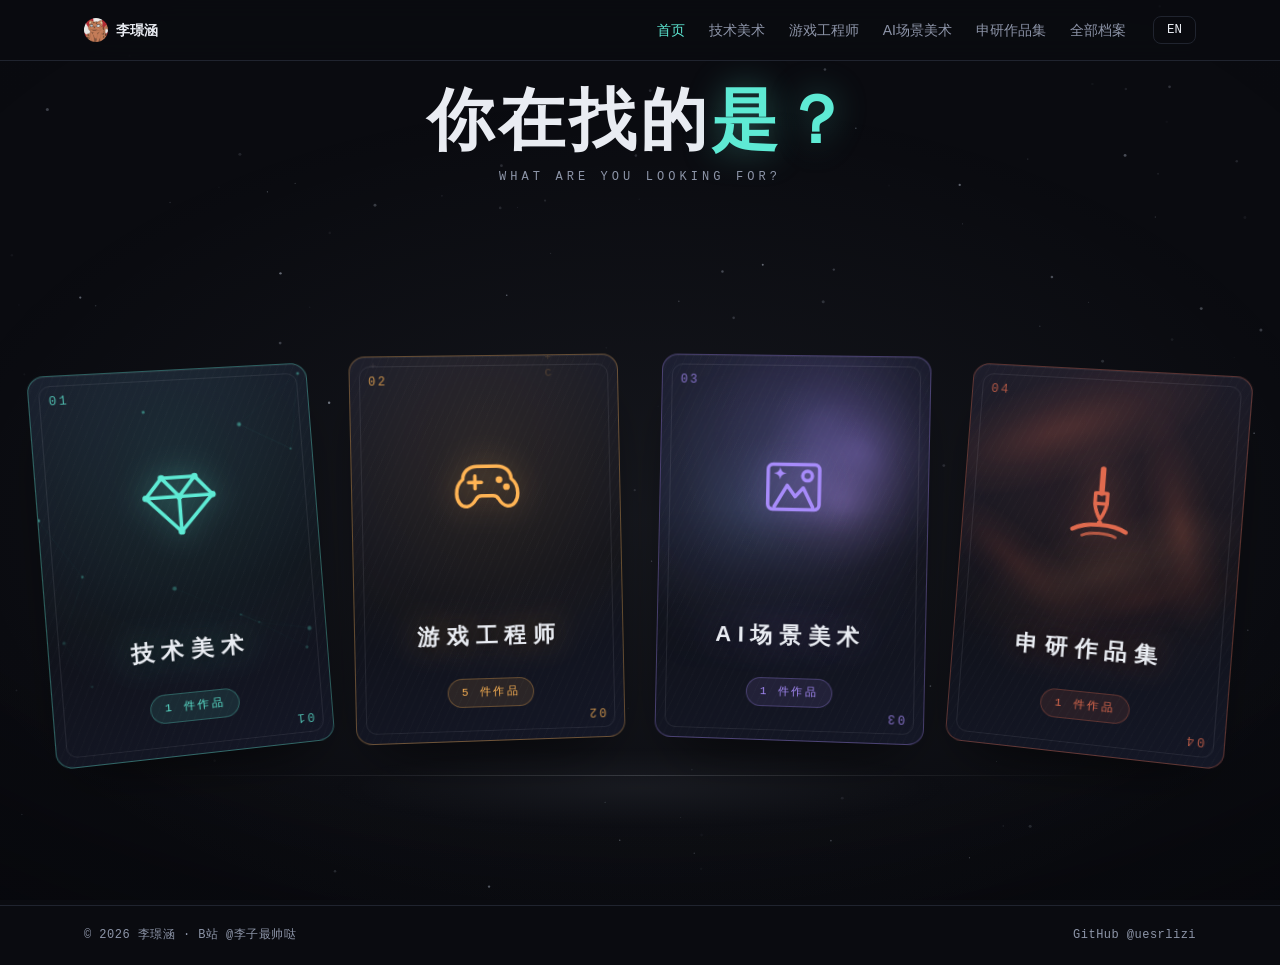
==== index.html @ 105dbe29 "fix: homepage zh card shrink (auto-margin vs stretch) + en name wrap on mobile" ====
<!DOCTYPE html>
<html lang="zh-CN" data-lang="zh">
<head>
  <meta charset="UTF-8">
  <meta name="viewport" content="width=device-width, initial-scale=1.0">
  <title>李璟涵 · 作品集</title>
  <meta name="description" content="李璟涵的游戏作品集——技术美术 / 游戏工程师 / AI场景美术 / 申研作品集。你在找的是？">
  <link rel="icon" href="data:image/svg+xml,%3Csvg xmlns='http://www.w3.org/2000/svg' viewBox='0 0 32 32'%3E%3Crect width='32' height='32' rx='7' fill='%230e0f13'/%3E%3Cpath d='M8 22V10l8 8 8-8v12' stroke='%235eead4' stroke-width='2.6' fill='none' stroke-linecap='round' stroke-linejoin='round'/%3E%3C/svg%3E">
  <link rel="stylesheet" href="css/style.css?v=7">
  <style>
    /* ===== 首页：方案G 抉择卡牌（海报占满首屏；页脚在文档流末尾，滚动才见） ===== */
    body.home-page{min-height:100dvh;display:flex;flex-direction:column}
    body.home-page::before{
      background:
        radial-gradient(1050px 620px at 50% 58%, rgba(214,226,244,.055), transparent 70%),
        radial-gradient(115% 95% at 50% 40%, transparent 52%, rgba(2,3,6,.62) 100%);
    }
    /* width:100% 必须显式：flex 交叉轴上 margin:0 auto 会压制 stretch，
       导致 main 按内容收缩（zh 卡名窄 → 整页变窄 → 卡牌变小） */
    body.home-page main{max-width:none;width:100%;padding:0;flex:1 0 auto;display:flex;flex-direction:column;
      min-height:calc(100dvh - 56px)}
    body.home-page .site-header{flex:none}
    body.home-page .site-footer{flex:none;border-top:1px solid var(--border)}

    .stage{position:relative;z-index:3;flex:1 0 auto;display:flex;flex-direction:column;padding:0 30px}
    .question{position:relative;z-index:2;text-align:center;margin:22px 0 0;font-weight:900;
      font-size:clamp(44px,5.2vw,74px);line-height:1.12;letter-spacing:.06em;user-select:none}
    .question em{font-style:normal;color:var(--accent);transition:color .5s, text-shadow .5s;
      text-shadow:0 0 34px color-mix(in srgb,var(--accent) 35%,transparent)}
    body.playing .question em{color:var(--live);
      text-shadow:0 0 34px color-mix(in srgb,var(--live) 35%,transparent)}
    .q-shadow{position:relative;z-index:2;margin:10px 0 0;text-align:center;
      font-family:var(--font-mono);font-size:12px;letter-spacing:.34em;color:var(--muted);user-select:none}
    body.en-mode .q-shadow{display:none}
    /* 英文名更长：缩字号收间距防溢出 */
    body.en-mode .name{font-size:clamp(13px,1.25vw,18px);letter-spacing:.1em}

    #dust{position:fixed;inset:0;z-index:0;pointer-events:none}
    #glow{position:fixed;inset:0;z-index:1;pointer-events:none;opacity:0;transition:opacity .5s ease;
      background:radial-gradient(1000px 660px at 50% 62%, color-mix(in srgb,var(--live) 14%,transparent), transparent 72%)}
    body.playing #glow{opacity:1;animation:flick .6s ease-out backwards}
    @keyframes flick{0%{opacity:0}30%{opacity:.9}45%{opacity:.35}65%{opacity:1}100%{opacity:1}}

    /* --- 四卡牌（3D 扇面；窄窗先缩间距再缩卡） --- */
    .stage3d{--fanGap:clamp(14px,2.8vw,40px);
      flex:1 0 auto;min-height:380px;position:relative;display:flex;align-items:center;justify-content:center;
      gap:var(--fanGap);perspective:1500px;perspective-origin:50% 44%}
    .stage3d::before{content:"";position:absolute;left:50%;bottom:8%;width:900px;height:120px;
      transform:translateX(-50%);z-index:0;
      background:radial-gradient(50% 50% at 50% 50%, rgba(220,232,248,.05), transparent 70%)}
    .stage3d::after{content:"";position:absolute;left:50%;bottom:18%;width:min(980px,84%);height:1px;
      transform:translateX(-50%);z-index:0;
      background:linear-gradient(90deg,transparent,rgba(233,240,250,.16),transparent)}
    .gcard{position:relative;z-index:1;display:block;
      width:min(268px,calc((100vw - 60px - 3*var(--fanGap))/4));
      aspect-ratio:268/386;height:auto;flex:none;
      transform-style:preserve-3d;cursor:pointer;user-select:none;-webkit-user-select:none;
      transition:opacity .5s ease}
    .gcard:focus{outline:none}
    .gcard:nth-of-type(1){transform:translateY(16px) rotateZ(-4.5deg) rotateY(14deg)}
    .gcard:nth-of-type(2){transform:translateY(2px) rotateZ(-1.2deg) rotateY(5deg)}
    .gcard:nth-of-type(3){transform:translateY(2px) rotateZ(1.2deg) rotateY(-5deg)}
    .gcard:nth-of-type(4){transform:translateY(16px) rotateZ(4.5deg) rotateY(-14deg)}

    .lift{display:block;height:100%;transform-style:preserve-3d;
      transform:translateY(0) translateZ(0);
      transition:transform .4s cubic-bezier(.2,.75,.25,1)}
    .gcard:hover .lift,.gcard:focus-visible .lift{transform:translateY(-16px) translateZ(64px)}
    .float{display:block;height:100%;transform-style:preserve-3d}
    .gcard:nth-of-type(1) .float{animation:floaty 5.6s ease-in-out -1.2s infinite}
    .gcard:nth-of-type(2) .float{animation:floaty 6.8s ease-in-out -3.1s infinite}
    .gcard:nth-of-type(3) .float{animation:floaty 6.2s ease-in-out -2.2s infinite}
    .gcard:nth-of-type(4) .float{animation:floaty 7.1s ease-in-out -4.3s infinite}
    @keyframes floaty{0%,100%{transform:translateY(0)}50%{transform:translateY(-9px)}}
    .flip3d{position:relative;display:block;height:100%;transform-style:preserve-3d;
      transition:transform .58s cubic-bezier(.4,.5,.2,1)}

    /* --- 出牌：选中的牌抬升翻面，其余收牌离场 --- */
    .gcard.play{z-index:6}
    .gcard.play .lift{transform:translateY(-30px) translateZ(190px);
      transition:transform .6s cubic-bezier(.32,.66,.22,1)}
    .gcard.play .flip3d{transform:rotateY(180deg)}
    .gcard.fold{opacity:.16;pointer-events:none}
    .gcard.fold .lift{transform:translateY(48px) translateZ(-70px)}
    @media (prefers-reduced-motion: reduce){
      .lift,.flip3d,.float,.gcard{transition:none!important;animation:none!important}
    }

    /* --- 卡面（默认信息面：图标 + 全名 + 计数） --- */
    .face{position:absolute;inset:0;border-radius:16px;overflow:hidden;
      backface-visibility:hidden;-webkit-backface-visibility:hidden;
      border:1px solid color-mix(in srgb,var(--rc) 34%,transparent);
      box-shadow:0 26px 55px -26px rgba(0,0,0,.75), inset 0 1px 0 rgba(255,255,255,.05);
      transition:border-color .35s, box-shadow .35s}
    .gcard:hover .face,.gcard:focus-visible .face{
      border-color:color-mix(in srgb,var(--rc) 68%,transparent);
      box-shadow:0 0 0 1px color-mix(in srgb,var(--rc) 28%,transparent),
        0 20px 70px -20px color-mix(in srgb,var(--rc) 38%,transparent),
        0 34px 70px -30px rgba(0,0,0,.8)}
    .gcard.play .face{
      border-color:color-mix(in srgb,var(--rc) 75%,transparent);
      box-shadow:0 0 0 1px color-mix(in srgb,var(--rc) 26%,transparent),
        0 24px 80px -24px color-mix(in srgb,var(--rc) 42%,transparent),
        0 30px 70px -30px rgba(0,0,0,.85)}
    .face::before{content:"";position:absolute;inset:9px;border:1px solid rgba(233,240,250,.08);
      border-radius:11px;pointer-events:none;z-index:3}
    .face canvas{position:absolute;inset:0;width:100%;height:100%;display:block;z-index:0;
      -webkit-mask-image:linear-gradient(180deg,#000 40%,transparent 90%);
      mask-image:linear-gradient(180deg,#000 40%,transparent 90%)}
    .face.info{
      background:
        radial-gradient(130% 95% at 50% 26%, color-mix(in srgb,var(--rc) 10%,transparent), transparent 62%),
        repeating-linear-gradient(115deg, rgba(233,240,250,.014) 0 1px, transparent 1px 7px),
        linear-gradient(168deg,#181b2a,#10121a 58%,#141726)}
    .face.back{
      transform:rotateY(180deg);
      background:
        radial-gradient(130% 95% at 50% 40%, color-mix(in srgb,var(--rc) 9%,transparent), transparent 62%),
        repeating-linear-gradient(115deg, rgba(233,240,250,.016) 0 1px, transparent 1px 7px),
        linear-gradient(168deg,#161826,#0e1017 55%,#12141f)}
    .face.back::after{content:"";position:absolute;inset:-40%;pointer-events:none;z-index:1;
      background:linear-gradient(100deg, transparent 42%, rgba(233,240,250,.08) 50%, transparent 58%);
      transform:translateX(-72%);animation:sheen 5.4s ease-in-out infinite}
    .gcard:nth-of-type(2) .face.back::after{animation-delay:1.3s}
    .gcard:nth-of-type(3) .face.back::after{animation-delay:2.6s}
    .gcard:nth-of-type(4) .face.back::after{animation-delay:3.9s}
    @keyframes sheen{0%,58%{transform:translateX(-72%)}82%,100%{transform:translateX(72%)}}

    .idx{position:absolute;font-family:var(--font-mono);font-size:12px;letter-spacing:.2em;
      color:var(--rc);opacity:.75;z-index:2}
    .idx.tl{top:16px;left:18px}
    .idx.br{bottom:16px;right:18px;transform:rotate(180deg)}
    .icon{position:absolute;left:0;right:0;top:34%;transform:translateY(-50%);z-index:1;
      display:flex;align-items:center;justify-content:center;
      color:var(--rc);filter:drop-shadow(0 0 14px color-mix(in srgb,var(--rc) 45%,transparent));
      transition:filter .35s}
    .gcard:hover .icon,.gcard:focus-visible .icon{
      filter:drop-shadow(0 0 22px color-mix(in srgb,var(--rc) 70%,transparent))}
    .icon svg{width:clamp(60px,6vw,86px);height:clamp(60px,6vw,86px);display:block}
    .gicon{position:absolute;inset:0;display:flex;align-items:center;justify-content:center;
      z-index:1;color:var(--rc);opacity:.16;filter:drop-shadow(0 0 18px color-mix(in srgb,var(--rc) 40%,transparent))}
    .gicon svg{width:clamp(96px,9.6vw,138px);height:clamp(96px,9.6vw,138px)}
    .pip{position:absolute;left:50%;width:7px;height:7px;background:var(--rc);opacity:.55;z-index:2;
      transform:translateX(-50%) rotate(45deg)}
    .pip.top{top:21%}
    .pip.bot{bottom:21%}
    .name{position:absolute;left:0;right:0;bottom:22.5%;z-index:2;text-align:center;
      font-size:clamp(18px,1.72vw,24px);font-weight:800;letter-spacing:.3em;color:var(--text);white-space:nowrap;
      text-shadow:0 0 30px color-mix(in srgb,var(--rc) 30%,transparent), 0 2px 14px rgba(0,0,0,.6)}
    .count{position:absolute;left:50%;bottom:8.5%;transform:translateX(-50%);z-index:2;
      font-family:var(--font-mono);font-size:clamp(10px,.85vw,11.5px);letter-spacing:.22em;color:var(--rc);
      padding:5px 13px;border-radius:999px;white-space:nowrap;
      background:color-mix(in srgb,var(--rc) 10%,transparent);
      border:1px solid color-mix(in srgb,var(--rc) 28%,transparent);transition:background .3s}
    .gcard:hover .count{background:color-mix(in srgb,var(--rc) 22%,transparent)}

    /* ===== 入场（截图模式不启用，默认即终态） ===== */
    body:not(.on) .reveal{opacity:0}
    html:not(.shot) body.on .reveal{animation:rise .75s cubic-bezier(.2,.8,.2,1) backwards}
    html:not(.shot) body.on .question.reveal{animation:qin .85s cubic-bezier(.2,.8,.2,1) backwards,
      breathe 6.5s ease-in-out 1.4s infinite}
    html:not(.shot) body.on .gcard.reveal{animation:deal .8s cubic-bezier(.22,.75,.25,1) backwards}
    html:not(.shot) body.on .gcard:nth-of-type(1).reveal{animation-delay:.18s}
    html:not(.shot) body.on .gcard:nth-of-type(2).reveal{animation-delay:.3s}
    html:not(.shot) body.on .gcard:nth-of-type(3).reveal{animation-delay:.42s}
    html:not(.shot) body.on .gcard:nth-of-type(4).reveal{animation-delay:.54s}
    @keyframes rise{from{opacity:0;transform:translateY(16px)}}
    @keyframes qin{from{opacity:0;letter-spacing:.3em;transform:translateY(18px)}}
    @keyframes deal{from{opacity:0;transform:translateY(120px)}}
    @keyframes breathe{0%,100%{opacity:1}50%{opacity:.85}}

    /* ===== 截图模式 ?shot=WxH ===== */
    html.shot,html.shot body{width:var(--sw);height:var(--sh);overflow:hidden}
    html.shot body{position:relative}
    html.shot #dust,html.shot #glow{position:absolute}
    html.shot *,html.shot *::before,html.shot *::after{animation:none!important;transition:none!important}
    html.shot .reveal{opacity:1!important}
    html.shot .question{opacity:1!important;letter-spacing:.06em}
    html.shot #glow{opacity:0!important}
    html.shot .face.back::after{transform:translateX(-72%)}

    /* ===== 竖屏（≤720px，独立构图：2×2 一手牌） ===== */
    html.p body.home-page main{padding:0 18px}
    html.p .stage{padding:0}
    html.p .question{font-size:clamp(34px,9vw,42px);letter-spacing:.08em;margin:12px 0 0}
    html.p .q-shadow{margin:6px 0 0;font-size:10px;letter-spacing:.24em}
    html.p .stage3d{display:grid;grid-template-columns:repeat(2,minmax(0,1fr));grid-auto-rows:auto;align-content:center;
      gap:13px;margin:14px 2px 16px;perspective:900px;perspective-origin:50% 50%}
    html.p .stage3d::before{bottom:0;width:300px;height:70px}
    html.p .stage3d::after{display:none}
    html.p .gcard{width:100%;min-width:0}
    html.p .gcard:nth-of-type(1){transform:rotateZ(-1.6deg)}
    html.p .gcard:nth-of-type(2){transform:rotateZ(1.2deg)}
    html.p .gcard:nth-of-type(3){transform:rotateZ(-1.2deg)}
    html.p .gcard:nth-of-type(4){transform:rotateZ(1.6deg)}
    html.p .gcard:hover .lift,html.p .gcard:focus-visible .lift{transform:translateY(-6px) translateZ(28px)}
    html.p .gcard.play .lift{transform:translateY(-16px) translateZ(120px)}
    html.p .gcard.fold .lift{transform:translateY(26px) translateZ(-40px)}
    html.p .face{border-radius:13px}
    html.p .face::before{inset:6px;border-radius:8px}
    html.p .idx.tl{top:12px;left:14px;font-size:10px}
    html.p .idx.br{display:none}
    html.p .icon{top:30%}
    html.p .icon svg{width:48px;height:48px}
    html.p .gicon svg{width:104px;height:104px}
    html.p .pip{width:6px;height:6px}
    html.p .pip.top{top:17%}
    html.p .pip.bot{bottom:17%}
    html.p .name{bottom:23.5%;font-size:18px;letter-spacing:.22em}
    html.p body.en-mode .name{font-size:12px;letter-spacing:.08em;white-space:normal;line-height:1.35;padding:0 6px}
    html.p .count{bottom:8.8%;font-size:10px;padding:4px 12px;letter-spacing:.18em}
  </style>
</head>
<body class="home-page" data-page="home">
  <header class="site-header">
    <div class="header-inner">
      <a class="logo" href="index.html"><img class="logo-avatar" src="img/avatar.jpg" alt=""><span data-i18n="site.name">李璟涵</span></a>
      <nav class="site-nav">
        <a href="index.html" aria-current="page" data-i18n="nav.home">首页</a>
        <a href="ta.html" data-i18n="nav.ta">技术美术</a>
        <a href="program.html" data-i18n="nav.program">游戏工程师</a>
        <a href="ai-art.html" data-i18n="nav.ai">AI场景美术</a>
        <a href="art.html" data-i18n="nav.art">申研作品集</a>
        <a href="archive.html" data-i18n="nav.archive">全部档案</a>
      </nav>
      <a class="quick-archive mono" href="archive.html" data-i18n="nav.archive">全部档案</a>
      <button id="lang-toggle" class="lang-toggle mono" type="button" onclick="i18n.toggle()">EN</button>
      <button id="nav-toggle" class="nav-toggle" type="button" aria-label="菜单" aria-expanded="false">
        <svg viewBox="0 0 24 24" fill="none" stroke="currentColor" stroke-width="2" stroke-linecap="round"><path d="M4 7h16M4 12h16M4 17h16"/></svg>
      </button>
      <nav class="nav-menu" id="nav-menu">
        <a href="index.html" aria-current="page" data-i18n="nav.home">首页</a>
        <a href="ta.html" data-i18n="nav.ta">技术美术</a>
        <a href="program.html" data-i18n="nav.program">游戏工程师</a>
        <a href="ai-art.html" data-i18n="nav.ai">AI场景美术</a>
        <a href="art.html" data-i18n="nav.art">申研作品集</a>
        <a href="archive.html" data-i18n="nav.archive">全部档案</a>
      </nav>
    </div>
  </header>

  <canvas id="dust"></canvas>
  <div id="glow"></div>

  <main>
    <div class="stage">
      <h1 class="question reveal"><span id="q-text">你在找的<em>是？</em></span></h1>
      <p class="q-shadow mono" id="q-shadow">WHAT ARE YOU LOOKING FOR?</p>

      <div class="stage3d">
        <a class="gcard reveal" href="ta.html" data-act="ta" data-name-key="page.ta" style="--rc:#5eead4">
          <span class="lift"><span class="float"><span class="flip3d">
            <span class="face info">
              <canvas></canvas>
              <span class="idx tl">01</span><span class="idx br">01</span>
              <span class="icon"><svg viewBox="0 0 48 48" fill="none" stroke="currentColor" stroke-width="2.2" stroke-linecap="round" stroke-linejoin="round">
                <path d="M14 9 H34 L44 21 L24 43 L4 21 Z"/>
                <path d="M4 21 H44 M14 9 L24 21 L34 9 M24 21 V43"/>
                <g fill="currentColor" stroke="none">
                  <circle cx="14" cy="9" r="2"/><circle cx="34" cy="9" r="2"/>
                  <circle cx="4" cy="21" r="2"/><circle cx="44" cy="21" r="2"/>
                  <circle cx="24" cy="21" r="2"/><circle cx="24" cy="43" r="2"/>
                </g>
              </svg></span>
              <span class="name" data-i18n="page.ta">技术美术</span>
              <span class="count mono" data-count-tag="技术美术"></span>
            </span>
            <span class="face back">
              <span class="idx tl">01</span><span class="idx br">01</span>
              <span class="pip top"></span><span class="pip bot"></span>
              <span class="gicon"><svg viewBox="0 0 48 48" fill="none" stroke="currentColor" stroke-width="1.8" stroke-linecap="round" stroke-linejoin="round">
                <path d="M14 9 H34 L44 21 L24 43 L4 21 Z"/>
                <path d="M4 21 H44 M14 9 L24 21 L34 9 M24 21 V43"/>
              </svg></span>
            </span>
          </span></span></span>
        </a>
        <a class="gcard reveal" href="program.html" data-act="prog" data-name-key="page.program" style="--rc:#ffb454">
          <span class="lift"><span class="float"><span class="flip3d">
            <span class="face info">
              <canvas></canvas>
              <span class="idx tl">02</span><span class="idx br">02</span>
              <span class="icon"><svg viewBox="0 0 48 48" fill="none" stroke="currentColor" stroke-width="2.2" stroke-linecap="round" stroke-linejoin="round">
                <path d="M18 11 C13 11 9 14 9 19 C6.5 21 5 24.5 5 28 C5 33 8 36.5 11.5 36 C14 35.6 15.8 33.6 17 31.5 C17.8 30.2 18.8 29.5 20.4 29.5 H27.6 C29.2 29.5 30.2 30.2 31 31.5 C32.2 33.6 34 35.6 36.5 36 C40 36.5 43 33 43 28 C43 24.5 41.5 21 39 19 C39 14 35 11 30 11 Z"/>
                <path d="M16.5 17 V25 M12.5 21 H20.5"/>
                <g fill="currentColor" stroke="none">
                  <circle cx="31.5" cy="19.5" r="2.1"/><circle cx="36" cy="24" r="2.1"/>
                </g>
              </svg></span>
              <span class="name" data-i18n="page.program">游戏工程师</span>
              <span class="count mono" data-count-tag="游戏工程师"></span>
            </span>
            <span class="face back">
              <span class="idx tl">02</span><span class="idx br">02</span>
              <span class="pip top"></span><span class="pip bot"></span>
              <span class="gicon"><svg viewBox="0 0 48 48" fill="none" stroke="currentColor" stroke-width="1.8" stroke-linecap="round" stroke-linejoin="round">
                <path d="M18 11 C13 11 9 14 9 19 C6.5 21 5 24.5 5 28 C5 33 8 36.5 11.5 36 C14 35.6 15.8 33.6 17 31.5 C17.8 30.2 18.8 29.5 20.4 29.5 H27.6 C29.2 29.5 30.2 30.2 31 31.5 C32.2 33.6 34 35.6 36.5 36 C40 36.5 43 33 43 28 C43 24.5 41.5 21 39 19 C39 14 35 11 30 11 Z"/>
              </svg></span>
            </span>
          </span></span></span>
        </a>
        <a class="gcard reveal" href="ai-art.html" data-act="ai" data-name-key="page.ai" style="--rc:#a78bfa">
          <span class="lift"><span class="float"><span class="flip3d">
            <span class="face info">
              <canvas></canvas>
              <span class="idx tl">03</span><span class="idx br">03</span>
              <span class="icon"><svg viewBox="0 0 48 48" fill="none" stroke="currentColor" stroke-width="2.2" stroke-linecap="round" stroke-linejoin="round">
                <rect x="8" y="10" width="32" height="28" rx="3"/>
                <path d="M12 36.5 L20 23 L25 30 L30 24.5 L36 36.5"/>
                <circle cx="32.5" cy="17" r="3"/>
                <path d="M15.5 11.5 C15.9 14 17 15.1 19.5 15.5 C17 15.9 15.9 17 15.5 19.5 C15.1 17 14 15.9 11.5 15.5 C14 15.1 15.1 14 15.5 11.5 Z" fill="currentColor" stroke="none"/>
              </svg></span>
              <span class="name" data-i18n="page.ai">AI场景美术</span>
              <span class="count mono" data-count-tag="AI场景美术"></span>
            </span>
            <span class="face back">
              <span class="idx tl">03</span><span class="idx br">03</span>
              <span class="pip top"></span><span class="pip bot"></span>
              <span class="gicon"><svg viewBox="0 0 48 48" fill="none" stroke="currentColor" stroke-width="1.8" stroke-linecap="round" stroke-linejoin="round">
                <rect x="8" y="10" width="32" height="28" rx="3"/>
                <path d="M12 36.5 L20 23 L25 30 L30 24.5 L36 36.5"/>
              </svg></span>
            </span>
          </span></span></span>
        </a>
        <a class="gcard reveal" href="art.html" data-act="art" data-name-key="page.art" style="--rc:#e06a4e">
          <span class="lift"><span class="float"><span class="flip3d">
            <span class="face info">
              <canvas></canvas>
              <span class="idx tl">04</span><span class="idx br">04</span>
              <span class="icon"><svg viewBox="0 0 48 48" fill="none" stroke="currentColor" stroke-width="2.2" stroke-linecap="round" stroke-linejoin="round">
                <path d="M24 4 L24 19" stroke-width="3.4"/>
                <path d="M20.4 19 H27.6 V25.5 H20.4 Z"/>
                <path d="M20.4 25.5 C21 30 22.5 32.8 24 35.4 C25.5 32.8 27 30 27.6 25.5"/>
                <path d="M8 42.5 C15.5 37.5 32.5 37.5 40 42.5" stroke-width="2.6"/>
                <path d="M14 46 C19 43.5 29 43.5 34 46" stroke-width="1.8" opacity=".75"/>
                <circle cx="24" cy="37.6" r="1.6" fill="currentColor" stroke="none"/>
              </svg></span>
              <span class="name" data-i18n="page.art">申研作品集</span>
              <span class="count mono" data-count-tag="申研作品集"></span>
            </span>
            <span class="face back">
              <span class="idx tl">04</span><span class="idx br">04</span>
              <span class="pip top"></span><span class="pip bot"></span>
              <span class="gicon"><svg viewBox="0 0 48 48" fill="none" stroke="currentColor" stroke-width="1.8" stroke-linecap="round" stroke-linejoin="round">
                <path d="M24 4 L24 19"/>
                <path d="M20.4 19 H27.6 V25.5 H20.4 Z"/>
                <path d="M20.4 25.5 C21 30 22.5 32.8 24 35.4 C25.5 32.8 27 30 27.6 25.5"/>
                <path d="M8 42.5 C15.5 37.5 32.5 37.5 40 42.5"/>
                <path d="M14 46 C19 43.5 29 43.5 34 46" opacity=".75"/>
              </svg></span>
            </span>
          </span></span></span>
        </a>
      </div>
    </div>
  </main>

  <footer class="site-footer">
    <div class="footer-inner mono">
      <span data-i18n="footer.rights">© 2026 李璟涵 · B站 @李子最帅哒</span>
      <a class="footer-link" href="https://github.com/uesrlizi" target="_blank" rel="noopener">GitHub @uesrlizi</a>
    </div>
  </footer>

  <script src="js/i18n.js?v=6"></script>
  <script src="js/data.js?v=2"></script>
  <script src="js/render.js?v=3"></script>
  <script>
    /* ========= 截图模式 ========= */
    const mShot=location.search.match(/shot=(\d+)x(\d+)/);
    const SHOT=!!mShot, SW=SHOT?+mShot[1]:0, SH=SHOT?+mShot[2]:0;
    const VW=()=>SHOT?SW:innerWidth, VH=()=>SHOT?SH:innerHeight;
    if(SHOT){
      document.documentElement.style.setProperty('--sw',SW+'px');
      document.documentElement.style.setProperty('--sh',SH+'px');
      document.documentElement.classList.add('shot');
    }

    /* ========= 竖屏断点（截图模式按锁定宽度判定） ========= */
    const mqP=matchMedia('(max-width:720px)');
    function syncP(){document.documentElement.classList.toggle('p', SHOT? SW<=720 : mqP.matches);}
    syncP();
    if(!SHOT && mqP.addEventListener) mqP.addEventListener('change',syncP);

    /* ========= 尘埃微粒 ========= */
    const cv=document.getElementById('dust'),g=cv.getContext('2d');
    const dpr=devicePixelRatio||1;
    const REDUCE=matchMedia('(prefers-reduced-motion: reduce)').matches;
    let W,H,dust=[];
    function sizeCv(){
      W=cv.width=Math.round(VW()*dpr); H=cv.height=Math.round(VH()*dpr);
      cv.style.width=VW()+'px'; cv.style.height=VH()+'px';
      dust=Array.from({length:130},()=>({x:Math.random()*W,y:Math.random()*H,
        r:(Math.random()*1.2+.4)*dpr, s:(Math.random()*.02+.006)*dpr,
        p:Math.random()*Math.PI*2, a:Math.random()*.45+.12, sw:Math.random()*.6+.25}));
    }
    sizeCv();
    if(!SHOT) addEventListener('resize',sizeCv);
    function drawDust(t){
      g.clearRect(0,0,W,H); g.fillStyle='#d6e0f2';
      for(const d of dust){
        const yy=(((d.y-t*d.s)%H)+H)%H;
        const xx=d.x+Math.sin(t*.00035*d.sw+d.p)*24*dpr;
        g.globalAlpha=Math.max(0,d.a*(.55+.45*Math.sin(t*.0011+d.p)));
        g.beginPath(); g.arc(xx,yy,d.r,0,7); g.fill();
      }
      g.globalAlpha=1;
    }

    /* ========= 标题 / 影子行（双语手动渲染，保留 em 钩子） ========= */
    function renderQuestion(){
      const q=document.getElementById('q-text');
      const sh=document.getElementById('q-shadow');
      q.innerHTML = i18n.lang==='en'
        ? 'What are you looking <em>for?</em>'
        : '你在找的<em>是？</em>';
      sh.textContent = i18n.t('home.shadow');
      document.body.classList.toggle('en-mode', i18n.lang==='en');
    }

    /* ========= 卡面活体画布（低姿态，hover 能量提升） ========= */
    const SEEDS={ta:11,prog:22,ai:33,art:44};
    const RAIN_CHARS='01{}<>/;=+*#%&$@!?|:.'.split('');
    const KWS=['GODOT 4','UE 5','GDSCRIPT','C++','蓝图','轨道力学'];
    function mkSprite(rgb){
      const s=320,c=document.createElement('canvas');c.width=c.height=s;
      const x=c.getContext('2d');
      const gr=x.createRadialGradient(s/2,s/2,s*.03,s/2,s/2,s/2);
      gr.addColorStop(0,`rgba(${rgb},.85)`);gr.addColorStop(.32,`rgba(${rgb},.4)`);
      gr.addColorStop(.68,`rgba(${rgb},.1)`);gr.addColorStop(1,`rgba(${rgb},0)`);
      x.fillStyle=gr;x.fillRect(0,0,s,s);return c;
    }
    function mkStroke(rgb){
      const s=320,c=document.createElement('canvas');c.width=c.height=s;
      const x=c.getContext('2d');
      x.translate(s/2,s/2);x.rotate(-.55);x.scale(1,.3);
      const gr=x.createRadialGradient(0,0,s*.04,0,0,s/2);
      gr.addColorStop(0,`rgba(${rgb},.8)`);gr.addColorStop(.5,`rgba(${rgb},.28)`);
      gr.addColorStop(1,`rgba(${rgb},0)`);
      x.fillStyle=gr;x.fillRect(-s/2,-s/2,s,s);return c;
    }
    const AI_SPRITES=['167,139,250','138,180,255','196,150,255','148,124,236'].map(mkSprite);
    const ART_SPRITES=['224,106,78','164,74,54','232,140,96','150,64,48'].map(mkStroke);
    function mulberry32(a){return function(){a|=0;a=a+0x6D2B79F5|0;
      let t=Math.imul(a^a>>>15,1|a);t=t+Math.imul(t^t>>>7,61|t)^t;
      return((t^t>>>14)>>>0)/4294967296}}
    function mkColF(R){
      const kw=R()<.2;
      const str=kw?KWS[Math.floor(R()*KWS.length)]:null;
      const len=str?str.length:5+Math.floor(R()*8);
      return {x:R()*.9+.05, y:R()*-260, sp:14+R()*30, rowH:13+R()*3,
        kw, gs:str?str.split(''):Array.from({length:len},()=>RAIN_CHARS[Math.floor(R()*RAIN_CHARS.length)])};
    }

    const fields=[...document.querySelectorAll('.gcard')].map(card=>{
      const act=card.dataset.act;
      return {card, act, seed:SEEDS[act],
        cv:card.querySelector('canvas'), ctx:card.querySelector('canvas').getContext('2d'),
        w:0,h:0, energy:0, target:0, nodes:[], cols:[], blobs:[], R:null};
    });
    function buildField(f){
      const R=mulberry32(f.seed*7919+13);f.R=R;
      const {w,h}=f;
      if(f.act==='ta'){
        const n=Math.max(9,Math.min(22,Math.round(w*h/9000)));
        f.nodes=Array.from({length:n},()=>({
          x:R(),y:R(),vx:(R()<.5?-1:1)*(.006+R()*.012),vy:(R()<.5?-1:1)*(.006+R()*.012),
          r:1+R()*1.4, hub:R()<.24}));
      }else if(f.act==='prog'){
        const n=Math.max(6,Math.round(w/30));
        f.cols=Array.from({length:n},()=>mkColF(R));
      }else if(f.act==='ai'){
        f.blobs=Array.from({length:4},(_,i)=>({
          sp:AI_SPRITES[i%AI_SPRITES.length],
          x:.16+R()*.68, y:.1+R()*.5,
          ax:14+R()*30, ay:10+R()*22,
          s1:.1+R()*.22, s2:.1+R()*.22,
          p1:R()*6.28, p2:R()*6.28,
          sc:.7+R()*.8, al:.3+R()*.24}));
      }else{
        f.blobs=Array.from({length:5},(_,i)=>({
          sp:ART_SPRITES[i%ART_SPRITES.length],
          x:.14+R()*.72, y:.08+R()*.52,
          ax:12+R()*28, ay:8+R()*20,
          s1:.08+R()*.2, s2:.08+R()*.2,
          p1:R()*6.28, p2:R()*6.28,
          sc:.62+R()*.75, al:.3+R()*.24, rot:R()*6.28, rs:(R()-.5)*.05}));
      }
    }
    function fitField(f){
      const r=f.card.getBoundingClientRect();
      const w=r.width,h=r.height;
      if(!w||!h)return;
      if(f.w&&Math.abs(w-f.w)<2&&Math.abs(h-f.h)<2)return;
      f.w=w;f.h=h;
      f.cv.width=Math.round(w*dpr);f.cv.height=Math.round(h*dpr);
      f.ctx.setTransform(dpr,0,0,dpr,0,0);
      buildField(f);
    }
    function drawNodesF(f,tS,dt,e){
      const {ctx,w,h,nodes}=f,sp=1+2*e;
      for(const n of nodes){
        n.x+=n.vx*sp*dt;n.y+=n.vy*sp*dt;
        if(n.x<-.03)n.x=1.03;if(n.x>1.03)n.x=-.03;
        if(n.y<-.03)n.y=1.03;if(n.y>1.03)n.y=-.03;
      }
      const L=Math.min(w,h)*.36;
      ctx.lineWidth=1;
      for(let i=0;i<nodes.length;i++)for(let j=i+1;j<nodes.length;j++){
        const a=nodes[i],b=nodes[j];
        const d=Math.hypot((a.x-b.x)*w,(a.y-b.y)*h);
        if(d<L){
          ctx.strokeStyle=`rgba(94,234,212,${((1-d/L)*.26*(.55+.6*e)).toFixed(3)})`;
          ctx.beginPath();ctx.moveTo(a.x*w,a.y*h);ctx.lineTo(b.x*w,b.y*h);ctx.stroke();
        }
      }
      for(const n of nodes){
        ctx.fillStyle=`rgba(94,234,212,${((n.hub?.7:.45)+.2*e).toFixed(3)})`;
        ctx.beginPath();ctx.arc(n.x*w,n.y*h,n.r*(1+.3*e),0,7);ctx.fill();
      }
    }
    function drawRainF(f,dt,e){
      const {ctx,w,h,cols}=f,sp=1+1.8*e;
      ctx.font='11.5px ui-monospace,Consolas,monospace';
      ctx.textAlign='center';
      for(const c of cols){
        c.y+=c.sp*sp*dt;
        if(c.y-6>h+40)Object.assign(c,mkColF(f.R));
        const n=c.gs.length;
        for(let i=0;i<n;i++){
          const ch=c.gs[i];if(ch===' ')continue;
          const gy=c.y-i*c.rowH;if(gy<-12||gy>h+12)continue;
          const fall=1-i/n;
          const a=(c.kw?.5:.32)*(.45+.7*e)*(.35+.65*fall);
          ctx.fillStyle=c.kw?`rgba(255,180,84,${a.toFixed(3)})`:`rgba(214,201,182,${a.toFixed(3)})`;
          ctx.fillText(ch,c.x*w,gy);
        }
      }
    }
    function drawBlobsF(f,tS,e){
      const {ctx,w,h,blobs}=f,base=Math.min(w,h);
      ctx.globalCompositeOperation='lighter';
      for(const b of blobs){
        const x=b.x*w+Math.sin(tS*b.s1+b.p1)*b.ax;
        const y=b.y*h+Math.sin(tS*b.s2+b.p2)*b.ay;
        const s=base*b.sc;
        ctx.globalAlpha=Math.min(1,b.al*(.5+.6*e));
        if(b.rot!==undefined){ctx.save();ctx.translate(x,y);ctx.rotate(b.rot+tS*b.rs);ctx.drawImage(b.sp,-s/2,-s/2,s,s);ctx.restore();}
        else ctx.drawImage(b.sp,x-s/2,y-s/2,s,s);
      }
      ctx.globalCompositeOperation='source-over';ctx.globalAlpha=1;
    }
    function drawField(f,tS,dt){
      if(!f.w||!f.h)return;
      const e=f.energy;
      f.ctx.clearRect(0,0,f.w,f.h);
      if(f.act==='ta')drawNodesF(f,tS,dt,e);
      else if(f.act==='prog')drawRainF(f,dt,e);
      else drawBlobsF(f,tS,e);
    }
    fields.forEach(f=>{
      f.card.addEventListener('mouseenter',()=>f.target=1);
      f.card.addEventListener('mouseleave',()=>f.target=0);
      f.card.addEventListener('focus',()=>f.target=1);
      f.card.addEventListener('blur',()=>f.target=0);
    });

    /* ========= 出牌即跳转：一步点击 + 翻面离场 ========= */
    const cards=fields.map(f=>f.card);
    const HEX={ta:'#5eead4',prog:'#ffb454',ai:'#a78bfa',art:'#e06a4e'};
    let going=false;
    cards.forEach(c=>{
      c.addEventListener('click',e=>{
        if(going){e.preventDefault();return;}
        if(REDUCE) return;                 /* 减弱动态偏好：不演戏，原生直达 */
        e.preventDefault();
        going=true;
        document.body.classList.add('playing');
        document.body.style.setProperty('--live',HEX[c.dataset.act]);
        c.classList.add('play');
        cards.forEach(o=>{if(o!==c)o.classList.add('fold');});
        setTimeout(()=>{location.href=c.getAttribute('href');},620);
      });
    });

    /* ========= 启动 ========= */
    fields.forEach(fitField);
    function drawAll(t,dt){
      drawDust(t);
      for(const f of fields){
        f.energy+=(f.target-f.energy)*Math.min(1,dt*3.5);
        drawField(f,t/1000,dt);
      }
    }
    if(SHOT||REDUCE){
      fields.forEach(fitField);
      drawAll(2400,0);                     /* 同步首帧：布局与画布一次成形 */
    }else{
      let last=performance.now();
      requestAnimationFrame(function frame(t){
        const dt=Math.min((t-last)/1000,.05);last=t;
        for(const f of fields)fitField(f);
        drawAll(t,dt);
        requestAnimationFrame(frame);
      });
    }

    /* ========= i18n + 真实计数 ========= */
    document.addEventListener('DOMContentLoaded', async () => {
      i18n.init();
      renderQuestion();
      await fillEntryCounts();
      window.addEventListener('langchange', () => { renderQuestion(); fillEntryCounts(); });
      if(SHOT||REDUCE){ document.body.classList.add('on'); }
      else requestAnimationFrame(()=>requestAnimationFrame(()=>document.body.classList.add('on')));
    });
  </script>
</body>
</html>
---- css/style.css ----
/* style.css — 卡桌语言：暗室 + 细线 + 身份色（与首页方案G 同一设计语言）
   每页用 body[data-accent="teal|amber|violet|rust"] 选择强调色 --pg；
   不设则回落品牌青。不引外链字体，全部系统字体栈。
*/
:root {
  --bg: #0a0b10;
  --surface: #141726;
  --surface-2: #181b2a;
  --border: #20242f;
  --border-strong: #2a2f3d;
  --text: #e9ecf2;
  --muted: #8d95a8;
  --accent: #5eead4;
  --accent-dim: rgba(94, 234, 212, 0.12);
  --font-sans: -apple-system, BlinkMacSystemFont, "Segoe UI", "PingFang SC",
    "Hiragino Sans GB", "Microsoft YaHei", "Noto Sans SC", sans-serif;
  --font-mono: ui-monospace, "Cascadia Code", "SF Mono", Consolas,
    "JetBrains Mono", Menlo, monospace;
  --radius: 16px;
}
body[data-accent="amber"]  { --pg: #ffb454; }
body[data-accent="violet"] { --pg: #a78bfa; }
body[data-accent="rust"]   { --pg: #e06a4e; }
body[data-accent="teal"], body { --pg: #5eead4; }
:root { --pg-dim: color-mix(in srgb, var(--pg) 12%, transparent); }

* { box-sizing: border-box; }
html { scroll-behavior: smooth; }
body {
  margin: 0;
  background: var(--bg);
  color: var(--text);
  font-family: var(--font-sans);
  line-height: 1.6;
  -webkit-font-smoothing: antialiased;
}
/* 暗室顶部微光（fixed，不随滚动） */
body::before {
  content: "";
  position: fixed;
  inset: 0;
  z-index: -1;
  pointer-events: none;
  background:
    radial-gradient(1050px 620px at 50% -6%, rgba(214, 226, 244, 0.055), transparent 70%),
    radial-gradient(115% 95% at 50% 42%, transparent 55%, rgba(2, 3, 6, 0.5) 100%);
}
a { color: inherit; text-decoration: none; }
img { max-width: 100%; }
.mono { font-family: var(--font-mono); }
[hidden] { display: none !important; }

::selection { background: var(--pg-dim); color: var(--pg); }

/* ---------- 头部 ---------- */
.site-header {
  position: sticky;
  top: 0;
  z-index: 10;
  background: rgba(10, 11, 16, 0.82);
  backdrop-filter: blur(12px);
  -webkit-backdrop-filter: blur(12px);
  border-bottom: 1px solid var(--border);
}
.header-inner {
  max-width: 1160px;
  margin: 0 auto;
  padding: 0 24px;
  height: 60px;
  display: flex;
  align-items: center;
  gap: 16px;
}
.logo {
  display: flex;
  align-items: center;
  gap: 8px;
  font-weight: 700;
  font-size: 14px;
  color: var(--text);
  white-space: nowrap;
}
.logo-avatar {
  width: 24px;
  height: 24px;
  border-radius: 50%;
  object-fit: cover;
}
.site-nav {
  display: flex;
  flex-wrap: wrap;
  gap: 2px;
  margin-left: auto;
}
.site-nav a {
  padding: 7px 11px;
  border-radius: 8px;
  color: var(--muted);
  font-size: 14px;
  transition: 0.15s;
}
.site-nav a:hover { color: var(--text); background: var(--surface-2); }
.site-nav a[aria-current="page"] { color: var(--pg); background: var(--pg-dim); }
.lang-toggle {
  font-size: 12.5px;
  padding: 6px 13px;
  border: 1px solid var(--border);
  border-radius: 8px;
  background: transparent;
  color: var(--text);
  cursor: pointer;
  transition: 0.15s;
}
.lang-toggle:hover { border-color: var(--pg); color: var(--pg); }

/* 移动端折叠菜单（≤760 由 JS 切换 .nav-open） */
.nav-toggle, .quick-archive { display: none; }
.nav-menu { display: none; }

/* ---------- 主体 ---------- */
main {
  max-width: 1160px;
  margin: 0 auto;
  padding: 0 24px 88px;
  min-height: calc(100vh - 200px);
  position: relative;
}

/* 列表页头：身份图标 + 标题 + 英文小标 · 计数 */
.page-head {
  padding: 52px 0 6px;
  display: flex;
  align-items: center;
  gap: 20px;
}
.ph-icon {
  width: 62px;
  height: 62px;
  flex: none;
  display: flex;
  align-items: center;
  justify-content: center;
  border: 1px solid color-mix(in srgb, var(--pg) 30%, transparent);
  border-radius: 14px;
  color: var(--pg);
  filter: drop-shadow(0 0 12px color-mix(in srgb, var(--pg) 40%, transparent));
}
.ph-icon svg { width: 40px; height: 40px; display: block; }
.page-head h1 {
  font-size: clamp(26px, 4vw, 40px);
  font-weight: 800;
  margin: 0;
  line-height: 1.2;
}
.ph-sub {
  margin: 4px 0 0;
  font-size: 12px;
  letter-spacing: 0.18em;
  color: var(--muted);
}
.ph-sub .cnt { color: var(--pg); }
.ph-sub .dot { color: var(--border-strong); }
.ph-sub span[data-i18n^="enlabel"]:empty + .dot { display: none; }

/* 卡片网格 */
.grid {
  display: grid;
  grid-template-columns: repeat(auto-fill, minmax(300px, 1fr));
  gap: 20px;
  padding-top: 26px;
}
.card {
  display: block;
  background:
    radial-gradient(120% 90% at 50% 0%, color-mix(in srgb, var(--pg) 7%, transparent), transparent 60%),
    var(--surface);
  border: 1px solid color-mix(in srgb, var(--pg) 22%, transparent);
  border-radius: var(--radius);
  overflow: hidden;
  transition: transform 0.18s, border-color 0.18s, box-shadow 0.18s;
}
.card:hover {
  transform: translateY(-4px);
  border-color: color-mix(in srgb, var(--pg) 55%, transparent);
  box-shadow: 0 18px 44px -18px color-mix(in srgb, var(--pg) 32%, transparent);
}
.card-cover {
  aspect-ratio: 16 / 10;
  overflow: hidden;
  background: var(--surface-2);
  border-bottom: 1px solid var(--border);
}
.card-cover img {
  width: 100%;
  height: 100%;
  object-fit: cover;
  display: block;
  transition: transform 0.25s;
}
.card:hover .card-cover img { transform: scale(1.04); }
.card-body { padding: 15px 18px 18px; }
.card-meta {
  display: flex;
  gap: 12px;
  font-size: 12px;
  color: var(--muted);
  letter-spacing: 0.05em;
  margin: 0 0 8px;
}
.card-meta .type { color: var(--pg); }
.card h3 { margin: 0; font-size: 17px; }

/* 技术栈小标签 */
.chips { display: flex; flex-wrap: wrap; gap: 6px; }
.chip {
  font-size: 11px;
  padding: 3px 9px;
  border: 1px solid var(--border);
  border-radius: 999px;
  color: var(--muted);
  white-space: nowrap;
}

/* ---------- 详情页 ---------- */
.detail { max-width: 860px; margin: 0 auto; }
.back {
  display: inline-block;
  margin: 26px 0 6px;
  color: var(--muted);
  font-size: 12.5px;
  letter-spacing: 0.05em;
  transition: 0.15s;
}
.back:hover { color: var(--pg); }
.detail .meta {
  color: var(--pg);
  font-size: 12.5px;
  letter-spacing: 0.08em;
  margin: 18px 0 10px;
}
.detail h1 {
  font-size: clamp(26px, 4vw, 40px);
  font-weight: 800;
  margin: 0 0 12px;
}
.detail .lead { color: var(--muted); font-size: 16px; line-height: 1.75; }

.video-wrap {
  position: relative;
  aspect-ratio: 16 / 9;
  margin: 30px 0 10px;
  background: #000;
  border: 1px solid var(--border);
  border-radius: var(--radius);
  overflow: hidden;
}
.video-wrap iframe { position: absolute; inset: 0; width: 100%; height: 100%; border: 0; }
.video-links { display: flex; flex-wrap: wrap; gap: 20px; font-size: 12.5px; margin: 0 0 6px; }
.video-links a { color: var(--muted); transition: 0.15s; }
.video-links a:hover { color: var(--pg); }

.gallery {
  display: grid;
  grid-template-columns: repeat(2, 1fr);
  gap: 12px;
  margin: 26px 0;
}
.gallery img {
  width: 100%;
  display: block;
  border: 1px solid var(--border);
  border-radius: 10px;
  cursor: zoom-in;
  transition: border-color 0.15s;
}
.gallery img:hover { border-color: color-mix(in srgb, var(--pg) 55%, transparent); }

.detail-body { margin: 26px 0; line-height: 1.85; }
.detail-body p + p { margin-top: 1em; }
.detail-tech { margin: 24px 0; }
.detail-links { display: flex; flex-wrap: wrap; gap: 10px; margin-top: 30px; }
.btn {
  display: inline-flex;
  align-items: center;
  padding: 10px 16px;
  border: 1px solid var(--border);
  border-radius: 10px;
  background: var(--surface);
  color: var(--text);
  font-size: 14px;
  transition: 0.15s;
}
.btn:hover { border-color: var(--pg); color: var(--pg); }

.notfound { padding: 72px 0; text-align: center; color: var(--muted); }
.notfound p { margin: 0 0 22px; }
.error { color: #ff9a9a; }

/* 灯箱 */
.lightbox { border: none; background: transparent; padding: 0; max-width: none; }
.lightbox::backdrop { background: rgba(4, 5, 8, 0.86); }
.lightbox img {
  display: block;
  max-width: 92vw;
  max-height: 80vh;
  margin: 0 auto;
  border-radius: 10px;
}
.lightbox-close {
  display: block;
  margin: 14px auto 0;
  padding: 7px 16px;
  font-size: 12.5px;
  color: var(--muted);
  background: transparent;
  border: 1px solid var(--border);
  border-radius: 8px;
  cursor: pointer;
  transition: 0.15s;
}
.lightbox-close:hover { color: var(--pg); border-color: var(--pg); }

/* 404 */
.nf-center {
  min-height: 62vh;
  display: flex;
  flex-direction: column;
  align-items: center;
  justify-content: center;
  text-align: center;
  gap: 8px;
}
.nf-center .code {
  font-size: 68px;
  font-weight: 700;
  color: var(--pg);
  letter-spacing: 0.04em;
  text-shadow: 0 0 30px color-mix(in srgb, var(--pg) 40%, transparent);
}
.nf-center p { color: var(--muted); margin: 0 0 14px; }

/* ---------- 页脚 ---------- */
.site-footer { border-top: 1px solid var(--border); }
.footer-inner {
  max-width: 1160px;
  margin: 0 auto;
  padding: 20px 24px;
  display: flex;
  flex-wrap: wrap;
  justify-content: space-between;
  gap: 10px;
  color: var(--muted);
  font-size: 12px;
  letter-spacing: 0.04em;
}
.footer-inner .footer-link { color: var(--muted); text-decoration: none; }
.footer-inner .footer-link:hover { color: var(--pg); }

/* ---------- 响应式 ---------- */
@media (max-width: 760px) {
  /* 顶栏单行：logo + 全部档案 + 语言 + 汉堡；完整导航进折叠菜单 */
  .header-inner { height: 56px; padding: 0 16px; gap: 10px; }
  .site-nav { display: none; }
  .quick-archive {
    display: inline-flex;
    margin-left: auto;
    font-size: 12px;
    letter-spacing: 0.08em;
    color: var(--muted);
    transition: 0.15s;
  }
  .quick-archive:hover { color: var(--pg); }
  .lang-toggle { margin-left: 0; }
  .nav-toggle {
    display: inline-flex;
    align-items: center;
    justify-content: center;
    width: 38px;
    height: 34px;
    border: 1px solid var(--border);
    border-radius: 8px;
    background: transparent;
    color: var(--text);
    cursor: pointer;
    transition: 0.15s;
  }
  .nav-toggle svg { width: 20px; height: 20px; }
  .nav-toggle:hover { border-color: var(--pg); color: var(--pg); }
  .site-header.nav-open .nav-toggle { border-color: var(--pg); color: var(--pg); }
  .nav-menu {
    display: none;
    flex-direction: column;
    position: absolute;
    top: 100%;
    left: 0;
    right: 0;
    z-index: 20;
    padding: 8px 16px 12px;
    background: rgba(10, 11, 16, 0.96);
    backdrop-filter: blur(12px);
    -webkit-backdrop-filter: blur(12px);
    border-bottom: 1px solid var(--border);
  }
  .site-header.nav-open .nav-menu { display: flex; }
  .nav-menu a {
    padding: 12px 14px;
    border-radius: 8px;
    color: var(--muted);
    font-size: 15px;
  }
  .nav-menu a:hover { color: var(--text); background: var(--surface-2); }
  .nav-menu a[aria-current="page"] { color: var(--pg); background: var(--pg-dim); }

  main { padding: 0 16px 64px; }
  .page-head { padding: 36px 0 6px; gap: 14px; }
  .ph-icon { width: 48px; height: 48px; border-radius: 11px; }
  .ph-icon svg { width: 30px; height: 30px; }
  .gallery { grid-template-columns: 1fr; }
  /* 页脚收成一行居中，且在文档流末尾（滚动才见） */
  .footer-inner { justify-content: center; gap: 14px; font-size: 11px; }
}
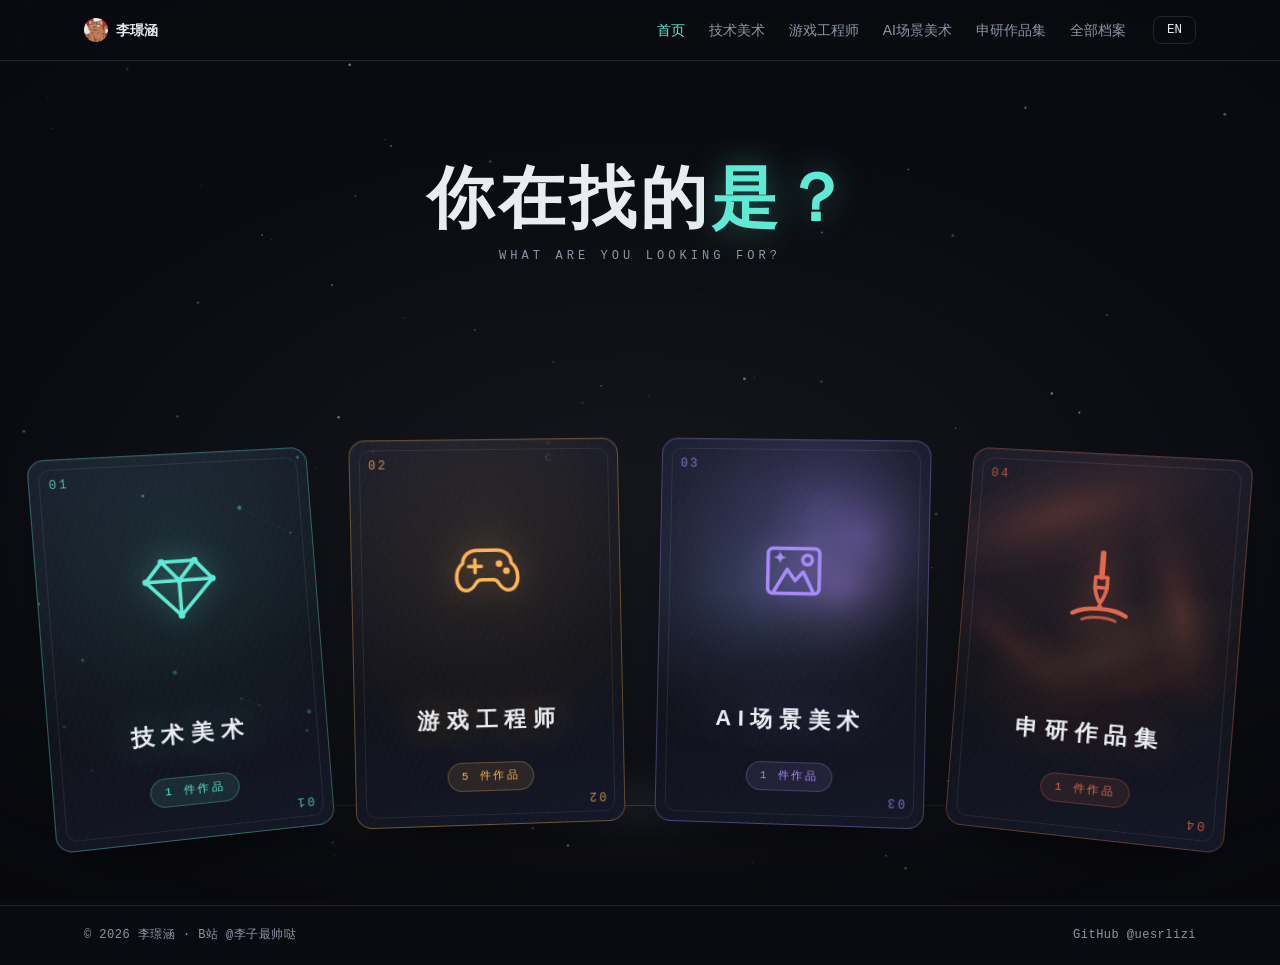
==== commit 9f945fe0: "tweak: center headline vertically in its zone on tall screens" ====
--- a/index.html
+++ b/index.html
@@ -23,13 +23,16 @@
     body.home-page .site-footer{flex:none;border-top:1px solid var(--border)}
 
     .stage{position:relative;z-index:3;flex:1 0 auto;display:flex;flex-direction:column;padding:0 30px}
-    .question{position:relative;z-index:2;text-align:center;margin:22px 0 0;font-weight:900;
+    /* 标题区与卡片区对半分享剩余高度：标题在卡牌上方空间里垂直居中 */
+    .head{position:relative;z-index:2;flex:1 0 auto;display:flex;flex-direction:column;
+      justify-content:center;align-items:center;padding:18px 0 8px}
+    .question{position:relative;z-index:2;text-align:center;margin:0;font-weight:900;
       font-size:clamp(44px,5.2vw,74px);line-height:1.12;letter-spacing:.06em;user-select:none}
     .question em{font-style:normal;color:var(--accent);transition:color .5s, text-shadow .5s;
       text-shadow:0 0 34px color-mix(in srgb,var(--accent) 35%,transparent)}
     body.playing .question em{color:var(--live);
       text-shadow:0 0 34px color-mix(in srgb,var(--live) 35%,transparent)}
-    .q-shadow{position:relative;z-index:2;margin:10px 0 0;text-align:center;
+    .q-shadow{position:relative;z-index:2;margin:12px 0 0;text-align:center;
       font-family:var(--font-mono);font-size:12px;letter-spacing:.34em;color:var(--muted);user-select:none}
     body.en-mode .q-shadow{display:none}
     /* 英文名更长：缩字号收间距防溢出 */
@@ -182,7 +185,8 @@
     /* ===== 竖屏（≤720px，独立构图：2×2 一手牌） ===== */
     html.p body.home-page main{padding:0 18px}
     html.p .stage{padding:0}
-    html.p .question{font-size:clamp(34px,9vw,42px);letter-spacing:.08em;margin:12px 0 0}
+    html.p .head{padding:10px 0 4px}
+    html.p .question{font-size:clamp(34px,9vw,42px);letter-spacing:.08em;margin:0}
     html.p .q-shadow{margin:6px 0 0;font-size:10px;letter-spacing:.24em}
     html.p .stage3d{display:grid;grid-template-columns:repeat(2,minmax(0,1fr));grid-auto-rows:auto;align-content:center;
       gap:13px;margin:14px 2px 16px;perspective:900px;perspective-origin:50% 50%}
@@ -244,8 +248,10 @@
 
   <main>
     <div class="stage">
-      <h1 class="question reveal"><span id="q-text">你在找的<em>是？</em></span></h1>
-      <p class="q-shadow mono" id="q-shadow">WHAT ARE YOU LOOKING FOR?</p>
+      <div class="head">
+        <h1 class="question reveal"><span id="q-text">你在找的<em>是？</em></span></h1>
+        <p class="q-shadow mono" id="q-shadow">WHAT ARE YOU LOOKING FOR?</p>
+      </div>
 
       <div class="stage3d">
         <a class="gcard reveal" href="ta.html" data-act="ta" data-name-key="page.ta" style="--rc:#5eead4">
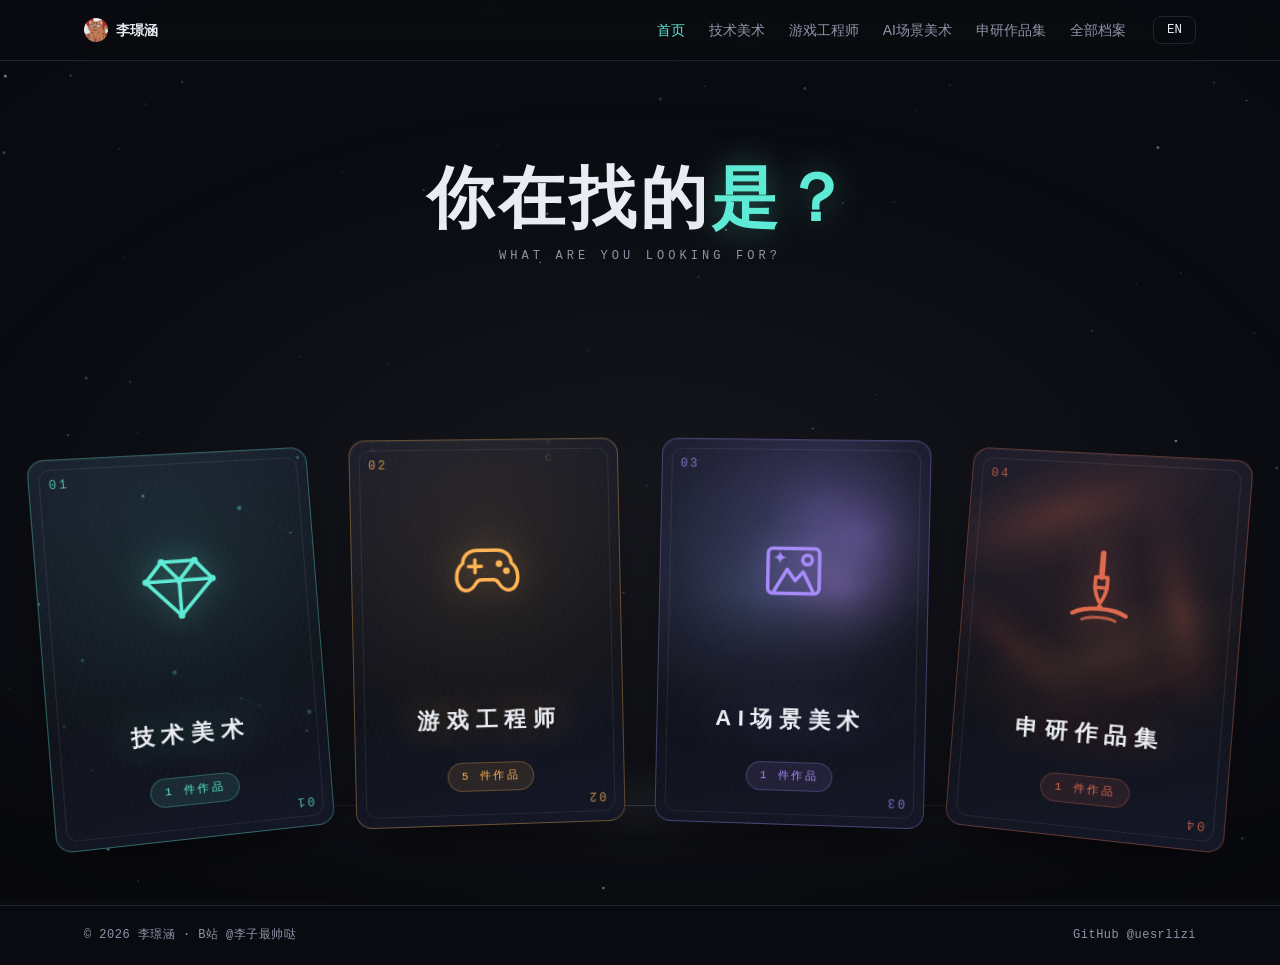
==== commit f4e5bdaa: "fix: reset card play state on bfcache restore (pageshow)" ====
--- a/index.html
+++ b/index.html
@@ -590,6 +590,15 @@
       });
     });
 
+    /* ========= 浏览器回退/前进（bfcache）恢复：卡牌回手，解除出牌锁 ========= */
+    window.addEventListener('pageshow', e => {
+      if (!e.persisted && !document.body.classList.contains('playing')) return;
+      going = false;
+      document.body.classList.remove('playing');
+      document.body.style.removeProperty('--live');
+      cards.forEach(o => o.classList.remove('play', 'fold'));
+    });
+
     /* ========= 启动 ========= */
     fields.forEach(fitField);
     function drawAll(t,dt){
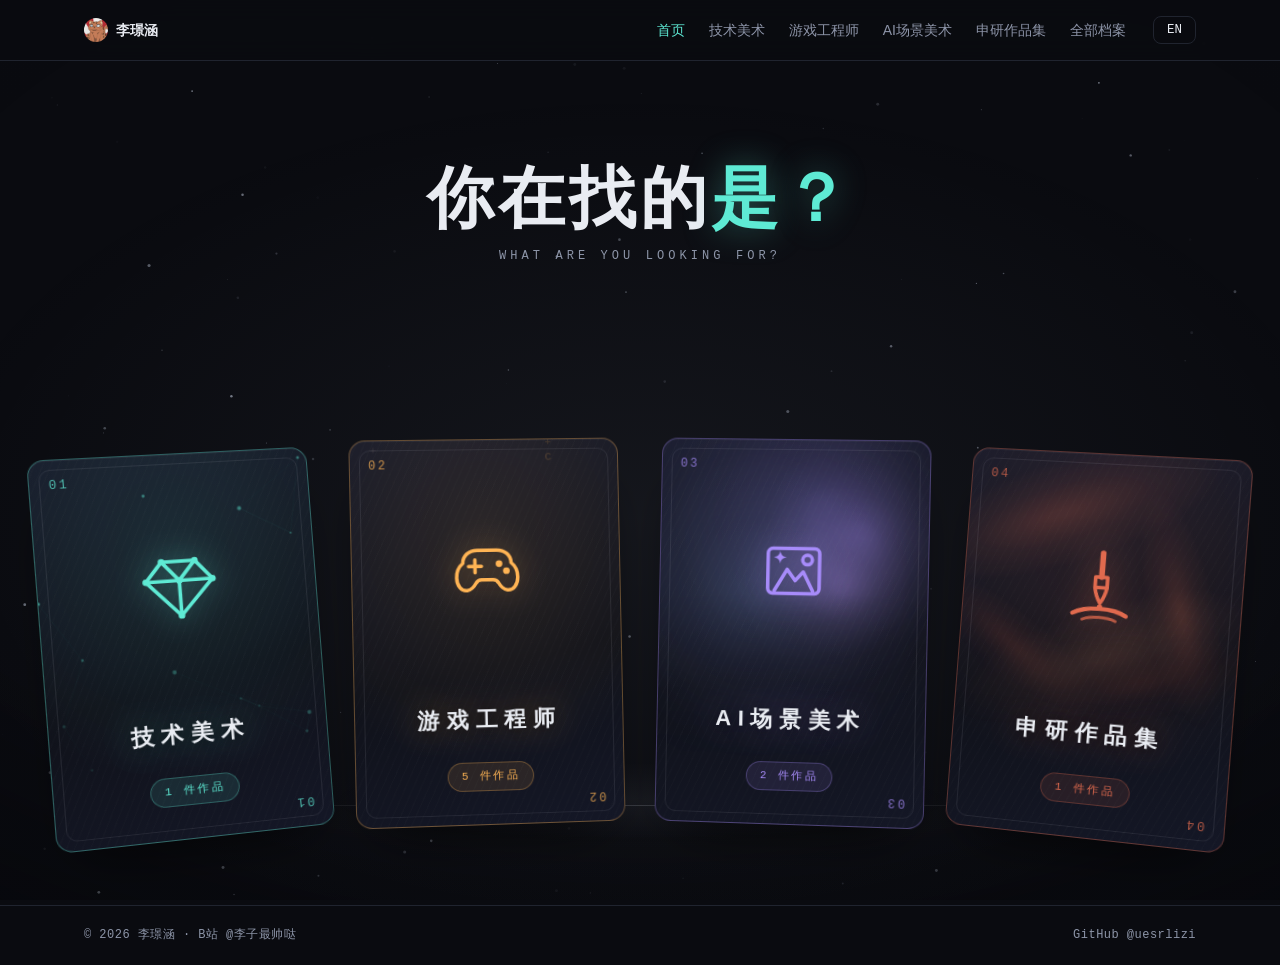
==== commit 11c69a3a: "feat: detail back link returns to originating category via referrer" ====
--- a/index.html
+++ b/index.html
@@ -371,7 +371,7 @@
 
   <script src="js/i18n.js?v=6"></script>
   <script src="js/data.js?v=2"></script>
-  <script src="js/render.js?v=3"></script>
+  <script src="js/render.js?v=4"></script>
   <script>
     /* ========= 截图模式 ========= */
     const mShot=location.search.match(/shot=(\d+)x(\d+)/);
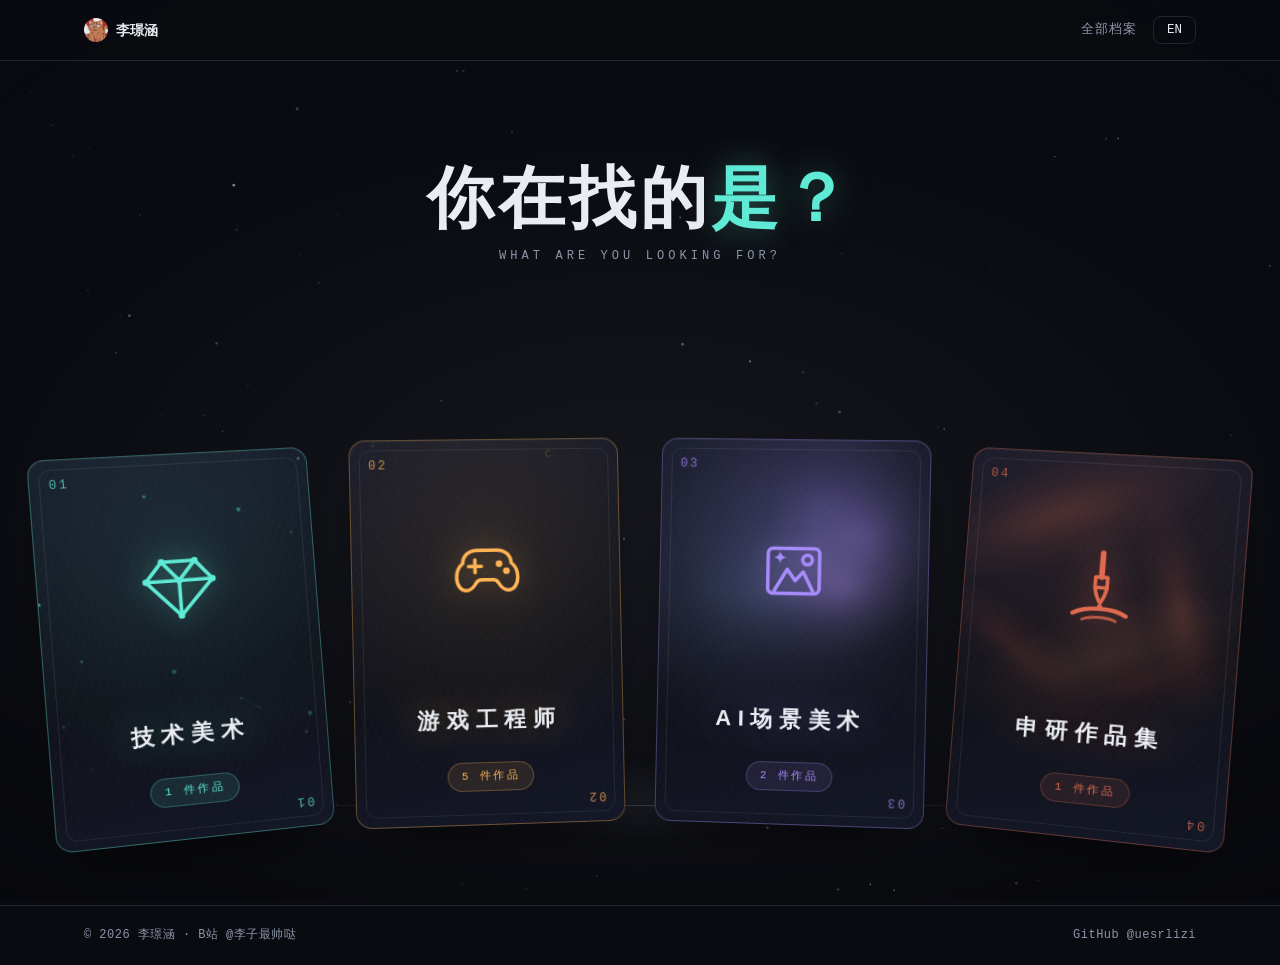
==== commit 450435cf: "nav: hierarchical navigation - category links only on homepage, detail back to list" ====
--- a/index.html
+++ b/index.html
@@ -6,7 +6,7 @@
   <title>李璟涵 · 作品集</title>
   <meta name="description" content="李璟涵的游戏作品集——技术美术 / 游戏工程师 / AI场景美术 / 申研作品集。你在找的是？">
   <link rel="icon" href="data:image/svg+xml,%3Csvg xmlns='http://www.w3.org/2000/svg' viewBox='0 0 32 32'%3E%3Crect width='32' height='32' rx='7' fill='%230e0f13'/%3E%3Cpath d='M8 22V10l8 8 8-8v12' stroke='%235eead4' stroke-width='2.6' fill='none' stroke-linecap='round' stroke-linejoin='round'/%3E%3C/svg%3E">
-  <link rel="stylesheet" href="css/style.css?v=7">
+  <link rel="stylesheet" href="css/style.css?v=8">
   <style>
     /* ===== 首页：方案G 抉择卡牌（海报占满首屏；页脚在文档流末尾，滚动才见） ===== */
     body.home-page{min-height:100dvh;display:flex;flex-direction:column}
@@ -219,27 +219,9 @@
   <header class="site-header">
     <div class="header-inner">
       <a class="logo" href="index.html"><img class="logo-avatar" src="img/avatar.jpg" alt=""><span data-i18n="site.name">李璟涵</span></a>
-      <nav class="site-nav">
-        <a href="index.html" aria-current="page" data-i18n="nav.home">首页</a>
-        <a href="ta.html" data-i18n="nav.ta">技术美术</a>
-        <a href="program.html" data-i18n="nav.program">游戏工程师</a>
-        <a href="ai-art.html" data-i18n="nav.ai">AI场景美术</a>
-        <a href="art.html" data-i18n="nav.art">申研作品集</a>
-        <a href="archive.html" data-i18n="nav.archive">全部档案</a>
-      </nav>
-      <a class="quick-archive mono" href="archive.html" data-i18n="nav.archive">全部档案</a>
+      <span class="push"></span>
+      <a class="top-archive mono" href="archive.html" data-i18n="nav.archive">全部档案</a>
       <button id="lang-toggle" class="lang-toggle mono" type="button" onclick="i18n.toggle()">EN</button>
-      <button id="nav-toggle" class="nav-toggle" type="button" aria-label="菜单" aria-expanded="false">
-        <svg viewBox="0 0 24 24" fill="none" stroke="currentColor" stroke-width="2" stroke-linecap="round"><path d="M4 7h16M4 12h16M4 17h16"/></svg>
-      </button>
-      <nav class="nav-menu" id="nav-menu">
-        <a href="index.html" aria-current="page" data-i18n="nav.home">首页</a>
-        <a href="ta.html" data-i18n="nav.ta">技术美术</a>
-        <a href="program.html" data-i18n="nav.program">游戏工程师</a>
-        <a href="ai-art.html" data-i18n="nav.ai">AI场景美术</a>
-        <a href="art.html" data-i18n="nav.art">申研作品集</a>
-        <a href="archive.html" data-i18n="nav.archive">全部档案</a>
-      </nav>
     </div>
   </header>
 
@@ -369,9 +351,9 @@
     </div>
   </footer>
 
-  <script src="js/i18n.js?v=6"></script>
+  <script src="js/i18n.js?v=7"></script>
   <script src="js/data.js?v=2"></script>
-  <script src="js/render.js?v=4"></script>
+  <script src="js/render.js?v=5"></script>
   <script>
     /* ========= 截图模式 ========= */
     const mShot=location.search.match(/shot=(\d+)x(\d+)/);
--- a/css/style.css
+++ b/css/style.css
@@ -86,21 +86,22 @@
   border-radius: 50%;
   object-fit: cover;
 }
-.site-nav {
-  display: flex;
-  flex-wrap: wrap;
-  gap: 2px;
-  margin-left: auto;
-}
-.site-nav a {
-  padding: 7px 11px;
-  border-radius: 8px;
-  color: var(--muted);
-  font-size: 14px;
-  transition: 0.15s;
-}
-.site-nav a:hover { color: var(--text); background: var(--surface-2); }
-.site-nav a[aria-current="page"] { color: var(--pg); background: var(--pg-dim); }
+.push { flex: 1 1 auto; }
+.top-archive {
+  font-size: 12.5px;
+  letter-spacing: 0.08em;
+  color: var(--muted);
+  transition: 0.15s;
+}
+.top-archive:hover { color: var(--pg); }
+.back-top {
+  display: inline-flex;
+  align-items: center;
+  font-size: 13px;
+  color: var(--muted);
+  transition: 0.15s;
+}
+.back-top:hover { color: var(--pg); }
 .lang-toggle {
   font-size: 12.5px;
   padding: 6px 13px;
@@ -112,10 +113,6 @@
   transition: 0.15s;
 }
 .lang-toggle:hover { border-color: var(--pg); color: var(--pg); }
-
-/* 移动端折叠菜单（≤760 由 JS 切换 .nav-open） */
-.nav-toggle, .quick-archive { display: none; }
-.nav-menu { display: none; }
 
 /* ---------- 主体 ---------- */
 main {
@@ -358,59 +355,9 @@
 
 /* ---------- 响应式 ---------- */
 @media (max-width: 760px) {
-  /* 顶栏单行：logo + 全部档案 + 语言 + 汉堡；完整导航进折叠菜单 */
+  /* 顶栏单行（层级导航：logo=首页 / 详情=back），无横向分类 */
   .header-inner { height: 56px; padding: 0 16px; gap: 10px; }
-  .site-nav { display: none; }
-  .quick-archive {
-    display: inline-flex;
-    margin-left: auto;
-    font-size: 12px;
-    letter-spacing: 0.08em;
-    color: var(--muted);
-    transition: 0.15s;
-  }
-  .quick-archive:hover { color: var(--pg); }
-  .lang-toggle { margin-left: 0; }
-  .nav-toggle {
-    display: inline-flex;
-    align-items: center;
-    justify-content: center;
-    width: 38px;
-    height: 34px;
-    border: 1px solid var(--border);
-    border-radius: 8px;
-    background: transparent;
-    color: var(--text);
-    cursor: pointer;
-    transition: 0.15s;
-  }
-  .nav-toggle svg { width: 20px; height: 20px; }
-  .nav-toggle:hover { border-color: var(--pg); color: var(--pg); }
-  .site-header.nav-open .nav-toggle { border-color: var(--pg); color: var(--pg); }
-  .nav-menu {
-    display: none;
-    flex-direction: column;
-    position: absolute;
-    top: 100%;
-    left: 0;
-    right: 0;
-    z-index: 20;
-    padding: 8px 16px 12px;
-    background: rgba(10, 11, 16, 0.96);
-    backdrop-filter: blur(12px);
-    -webkit-backdrop-filter: blur(12px);
-    border-bottom: 1px solid var(--border);
-  }
-  .site-header.nav-open .nav-menu { display: flex; }
-  .nav-menu a {
-    padding: 12px 14px;
-    border-radius: 8px;
-    color: var(--muted);
-    font-size: 15px;
-  }
-  .nav-menu a:hover { color: var(--text); background: var(--surface-2); }
-  .nav-menu a[aria-current="page"] { color: var(--pg); background: var(--pg-dim); }
-
+  .top-archive { font-size: 12px; }
   main { padding: 0 16px 64px; }
   .page-head { padding: 36px 0 6px; gap: 14px; }
   .ph-icon { width: 48px; height: 48px; border-radius: 11px; }
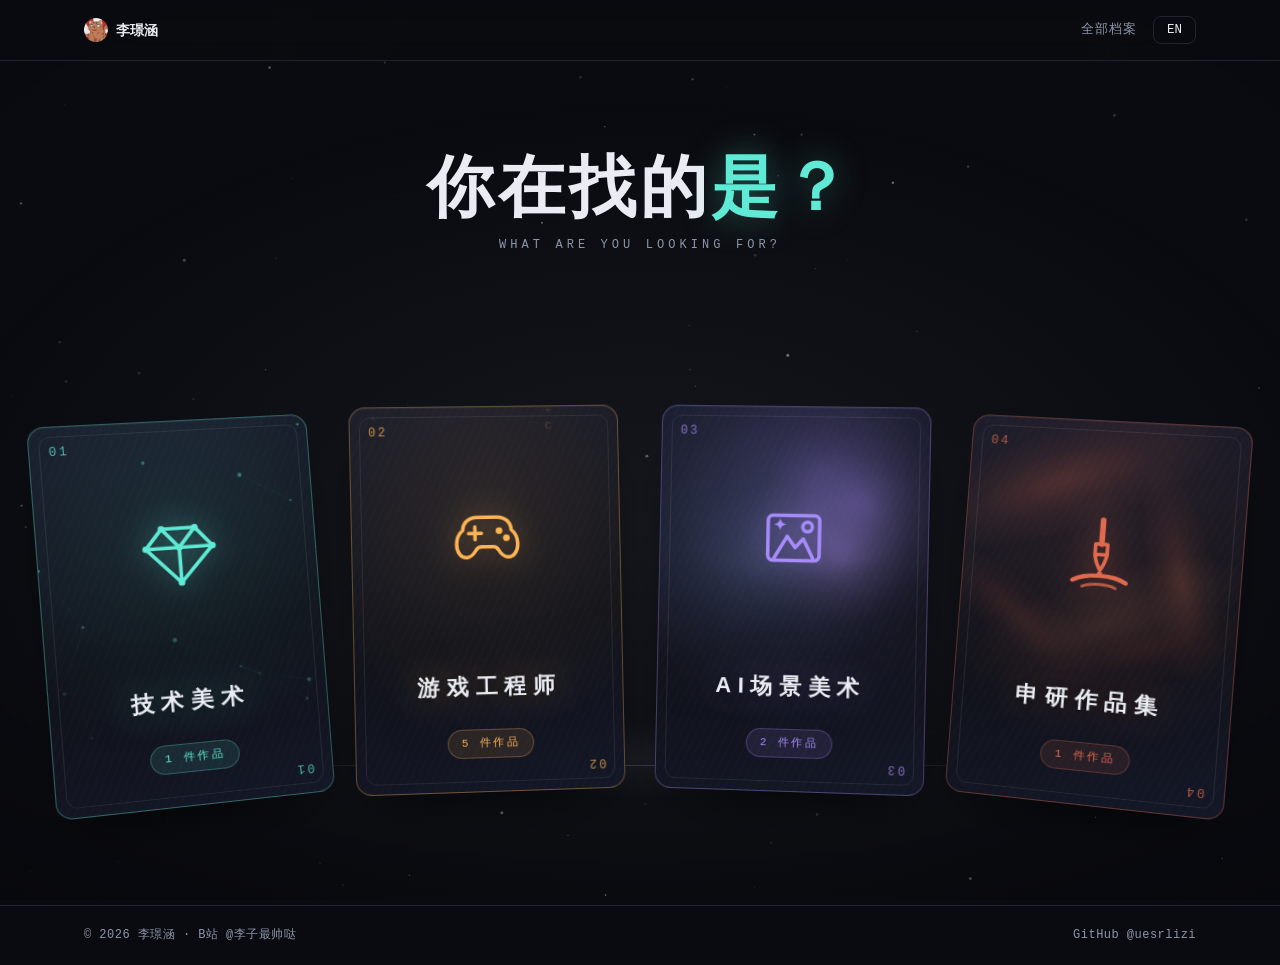
==== commit 76f5ea09: "tweak: restore card zone bottom margin to match original composition" ====
--- a/index.html
+++ b/index.html
@@ -22,7 +22,8 @@
     body.home-page .site-header{flex:none}
     body.home-page .site-footer{flex:none;border-top:1px solid var(--border)}
 
-    .stage{position:relative;z-index:3;flex:1 0 auto;display:flex;flex-direction:column;padding:0 30px}
+    /* 底部 44px（手机 38px）≈ 原页脚高度：补回卡牌离屏底的构图距离 */
+    .stage{position:relative;z-index:3;flex:1 0 auto;display:flex;flex-direction:column;padding:0 30px 44px}
     /* 标题区与卡片区对半分享剩余高度：标题在卡牌上方空间里垂直居中 */
     .head{position:relative;z-index:2;flex:1 0 auto;display:flex;flex-direction:column;
       justify-content:center;align-items:center;padding:18px 0 8px}
@@ -184,7 +185,7 @@
 
     /* ===== 竖屏（≤720px，独立构图：2×2 一手牌） ===== */
     html.p body.home-page main{padding:0 18px}
-    html.p .stage{padding:0}
+    html.p .stage{padding:0 0 38px}
     html.p .head{padding:10px 0 4px}
     html.p .question{font-size:clamp(34px,9vw,42px);letter-spacing:.08em;margin:0}
     html.p .q-shadow{margin:6px 0 0;font-size:10px;letter-spacing:.24em}
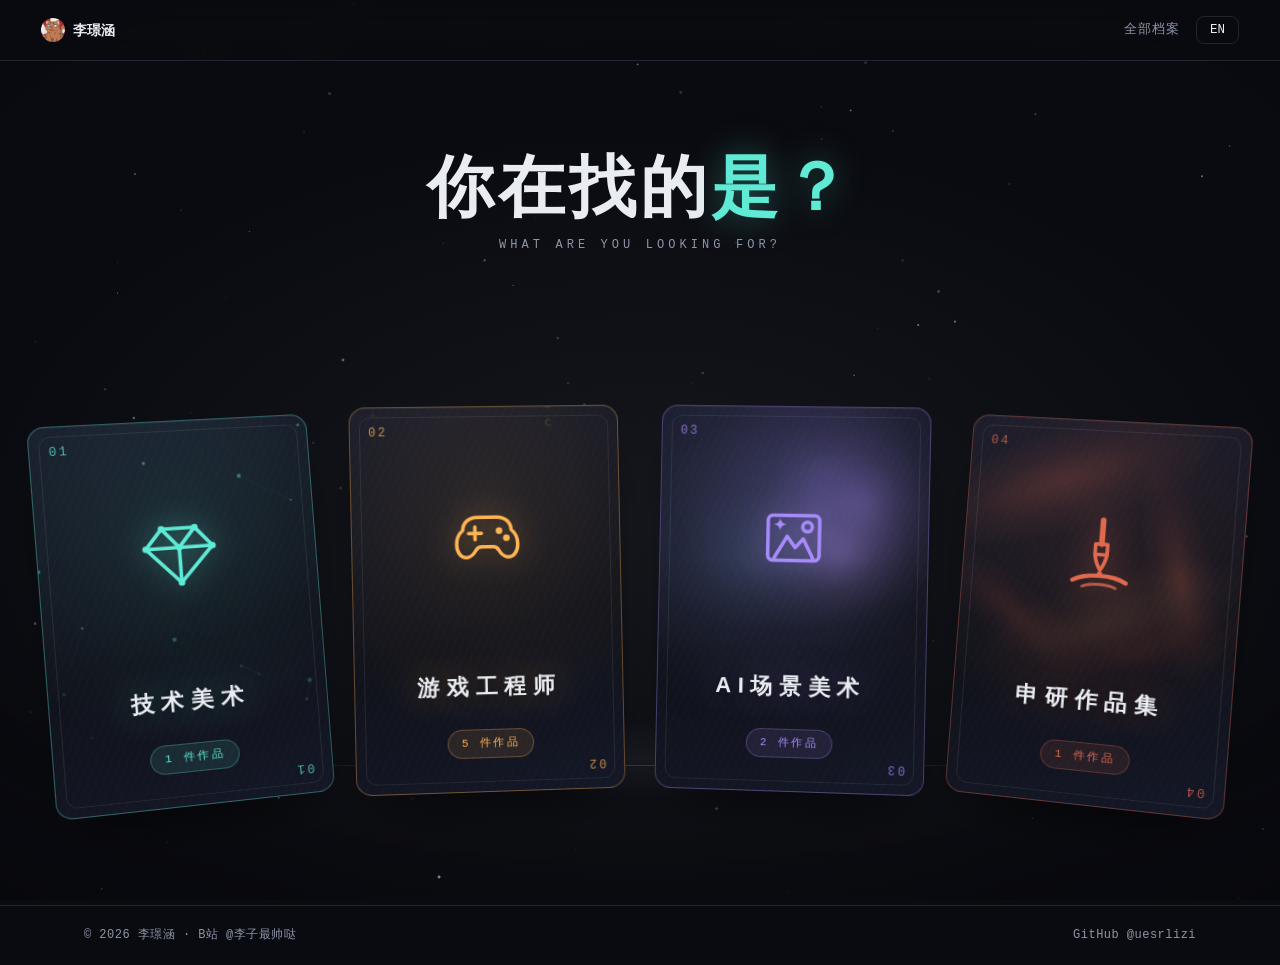
==== commit cc807047: "feat: 详情页卡桌化——铭牌 meta + 卡框媒体 + 身份色暗室，对齐首页/身份页制式" ====
--- a/index.html
+++ b/index.html
@@ -6,7 +6,7 @@
   <title>李璟涵 · 作品集</title>
   <meta name="description" content="李璟涵的游戏作品集——技术美术 / 游戏工程师 / AI场景美术 / 申研作品集。你在找的是？">
   <link rel="icon" href="data:image/svg+xml,%3Csvg xmlns='http://www.w3.org/2000/svg' viewBox='0 0 32 32'%3E%3Crect width='32' height='32' rx='7' fill='%230e0f13'/%3E%3Cpath d='M8 22V10l8 8 8-8v12' stroke='%235eead4' stroke-width='2.6' fill='none' stroke-linecap='round' stroke-linejoin='round'/%3E%3C/svg%3E">
-  <link rel="stylesheet" href="css/style.css?v=8">
+  <link rel="stylesheet" href="css/style.css?v=9">
   <style>
     /* ===== 首页：方案G 抉择卡牌（海报占满首屏；页脚在文档流末尾，滚动才见） ===== */
     body.home-page{min-height:100dvh;display:flex;flex-direction:column}
@@ -354,7 +354,7 @@
 
   <script src="js/i18n.js?v=7"></script>
   <script src="js/data.js?v=2"></script>
-  <script src="js/render.js?v=5"></script>
+  <script src="js/render.js?v=6"></script>
   <script>
     /* ========= 截图模式 ========= */
     const mShot=location.search.match(/shot=(\d+)x(\d+)/);
--- a/css/style.css
+++ b/css/style.css
@@ -63,9 +63,8 @@
   border-bottom: 1px solid var(--border);
 }
 .header-inner {
-  max-width: 1160px;
-  margin: 0 auto;
-  padding: 0 24px;
+  /* 全幅贴边：顶栏是房间的一部分，随屏长外扩（与身份页摊开制式统一） */
+  padding: 0 clamp(24px, 3.2vw, 64px);
   height: 60px;
   display: flex;
   align-items: center;
@@ -207,18 +206,24 @@
 .card-meta .type { color: var(--pg); }
 .card h3 { margin: 0; font-size: 17px; }
 
-/* 技术栈小标签 */
+/* 技术栈小标签（轻染身份色，同首页计数徽章制式） */
 .chips { display: flex; flex-wrap: wrap; gap: 6px; }
 .chip {
   font-size: 11px;
   padding: 3px 9px;
-  border: 1px solid var(--border);
+  border: 1px solid color-mix(in srgb, var(--pg) 22%, transparent);
   border-radius: 999px;
-  color: var(--muted);
+  color: color-mix(in srgb, var(--pg) 68%, var(--muted));
   white-space: nowrap;
 }
 
-/* ---------- 详情页 ---------- */
+/* ---------- 详情页（同卡桌语言：身份色微光 + 铭牌 meta + 卡框媒体） ---------- */
+/* 暗室换身份色：顶灯微光 + 四角压暗（同身份页制式；强调色已随作品首标签） */
+body[data-page="detail"]::before {
+  background:
+    radial-gradient(900px 560px at 50% 10%, color-mix(in srgb, var(--pg) 7%, transparent), transparent 70%),
+    radial-gradient(125% 100% at 50% 38%, transparent 52%, rgba(2, 3, 6, 0.55) 100%);
+}
 .detail { max-width: 860px; margin: 0 auto; }
 .back {
   display: inline-block;
@@ -229,27 +234,37 @@
   transition: 0.15s;
 }
 .back:hover { color: var(--pg); }
+/* meta 行 = 铭牌制式（同身份页 plaque）：mono 宽字距，点分隔弱色，类型走身份色 */
 .detail .meta {
-  color: var(--pg);
-  font-size: 12.5px;
-  letter-spacing: 0.08em;
-  margin: 18px 0 10px;
-}
+  display: flex;
+  flex-wrap: wrap;
+  align-items: center;
+  gap: 12px;
+  color: var(--muted);
+  font-size: 12px;
+  letter-spacing: 0.18em;
+  margin: 32px 0 12px;
+}
+.detail .meta .dot { color: var(--border-strong); }
+.detail .meta .type { color: var(--pg); }
 .detail h1 {
   font-size: clamp(26px, 4vw, 40px);
   font-weight: 800;
   margin: 0 0 12px;
+  text-shadow: 0 0 26px color-mix(in srgb, var(--pg) 20%, transparent), 0 2px 14px rgba(0, 0, 0, 0.55);
 }
 .detail .lead { color: var(--muted); font-size: 16px; line-height: 1.75; }
 
+/* 媒体 = 卡框制式：身份色细边 + 14px 圆角 + 黑色落影，hover 增亮 + 辉光（同卡 hover 语言） */
 .video-wrap {
   position: relative;
   aspect-ratio: 16 / 9;
   margin: 30px 0 10px;
   background: #000;
-  border: 1px solid var(--border);
-  border-radius: var(--radius);
+  border: 1px solid color-mix(in srgb, var(--pg) 30%, transparent);
+  border-radius: 14px;
   overflow: hidden;
+  box-shadow: 0 20px 44px -22px rgba(0, 0, 0, 0.7);
 }
 .video-wrap iframe { position: absolute; inset: 0; width: 100%; height: 100%; border: 0; }
 .video-links { display: flex; flex-wrap: wrap; gap: 20px; font-size: 12.5px; margin: 0 0 6px; }
@@ -265,29 +280,38 @@
 .gallery img {
   width: 100%;
   display: block;
-  border: 1px solid var(--border);
-  border-radius: 10px;
+  border: 1px solid color-mix(in srgb, var(--pg) 24%, transparent);
+  border-radius: 14px;
   cursor: zoom-in;
-  transition: border-color 0.15s;
-}
-.gallery img:hover { border-color: color-mix(in srgb, var(--pg) 55%, transparent); }
+  transition: border-color 0.15s, box-shadow 0.15s;
+}
+.gallery img:hover {
+  border-color: color-mix(in srgb, var(--pg) 55%, transparent);
+  box-shadow: 0 0 0 1px color-mix(in srgb, var(--pg) 20%, transparent),
+    0 18px 44px -18px color-mix(in srgb, var(--pg) 30%, transparent);
+}
 
 .detail-body { margin: 26px 0; line-height: 1.85; }
 .detail-body p + p { margin-top: 1em; }
-.detail-tech { margin: 24px 0; }
-.detail-links { display: flex; flex-wrap: wrap; gap: 10px; margin-top: 30px; }
+/* 正文之后是铭牌脚注区：细线起界（同顶栏/页脚的细线语言） */
+.detail-tech { margin: 30px 0 0; padding-top: 22px; border-top: 1px solid var(--border); }
+.detail-links { display: flex; flex-wrap: wrap; gap: 10px; margin-top: 18px; }
 .btn {
   display: inline-flex;
   align-items: center;
   padding: 10px 16px;
-  border: 1px solid var(--border);
+  border: 1px solid color-mix(in srgb, var(--pg) 24%, transparent);
   border-radius: 10px;
   background: var(--surface);
   color: var(--text);
   font-size: 14px;
   transition: 0.15s;
 }
-.btn:hover { border-color: var(--pg); color: var(--pg); }
+.btn:hover {
+  border-color: color-mix(in srgb, var(--pg) 60%, transparent);
+  color: var(--pg);
+  box-shadow: 0 12px 32px -14px color-mix(in srgb, var(--pg) 38%, transparent);
+}
 
 .notfound { padding: 72px 0; text-align: center; color: var(--muted); }
 .notfound p { margin: 0 0 22px; }
@@ -301,7 +325,7 @@
   max-width: 92vw;
   max-height: 80vh;
   margin: 0 auto;
-  border-radius: 10px;
+  border-radius: 14px;
 }
 .lightbox-close {
   display: block;
@@ -362,7 +386,21 @@
   .page-head { padding: 36px 0 6px; gap: 14px; }
   .ph-icon { width: 48px; height: 48px; border-radius: 11px; }
   .ph-icon svg { width: 30px; height: 30px; }
-  .gallery { grid-template-columns: 1fr; }
+  /* 详情竖屏：铭牌收字距防折行，截图单列，链接按钮等宽易点 */
+  .detail .meta { margin-top: 24px; font-size: 11px; letter-spacing: 0.14em; gap: 10px; }
+  .gallery { grid-template-columns: 1fr; gap: 10px; }
+  .detail-tech { padding-top: 18px; }
+  .detail-links { gap: 8px; }
+  .detail-links .btn { flex: 1 1 auto; justify-content: center; }
   /* 页脚收成一行居中，且在文档流末尾（滚动才见） */
   .footer-inner { justify-content: center; gap: 14px; font-size: 11px; }
 }
+
+/* 横屏矮窗（手机横过来）：纵向留白收紧，媒体更早入画 */
+@media (max-height: 520px) {
+  .detail .meta { margin-top: 18px; }
+  .video-wrap { margin-top: 20px; }
+  .gallery { margin: 18px 0; gap: 10px; }
+  .detail-body { margin: 18px 0; }
+  main { padding-bottom: 48px; }
+}
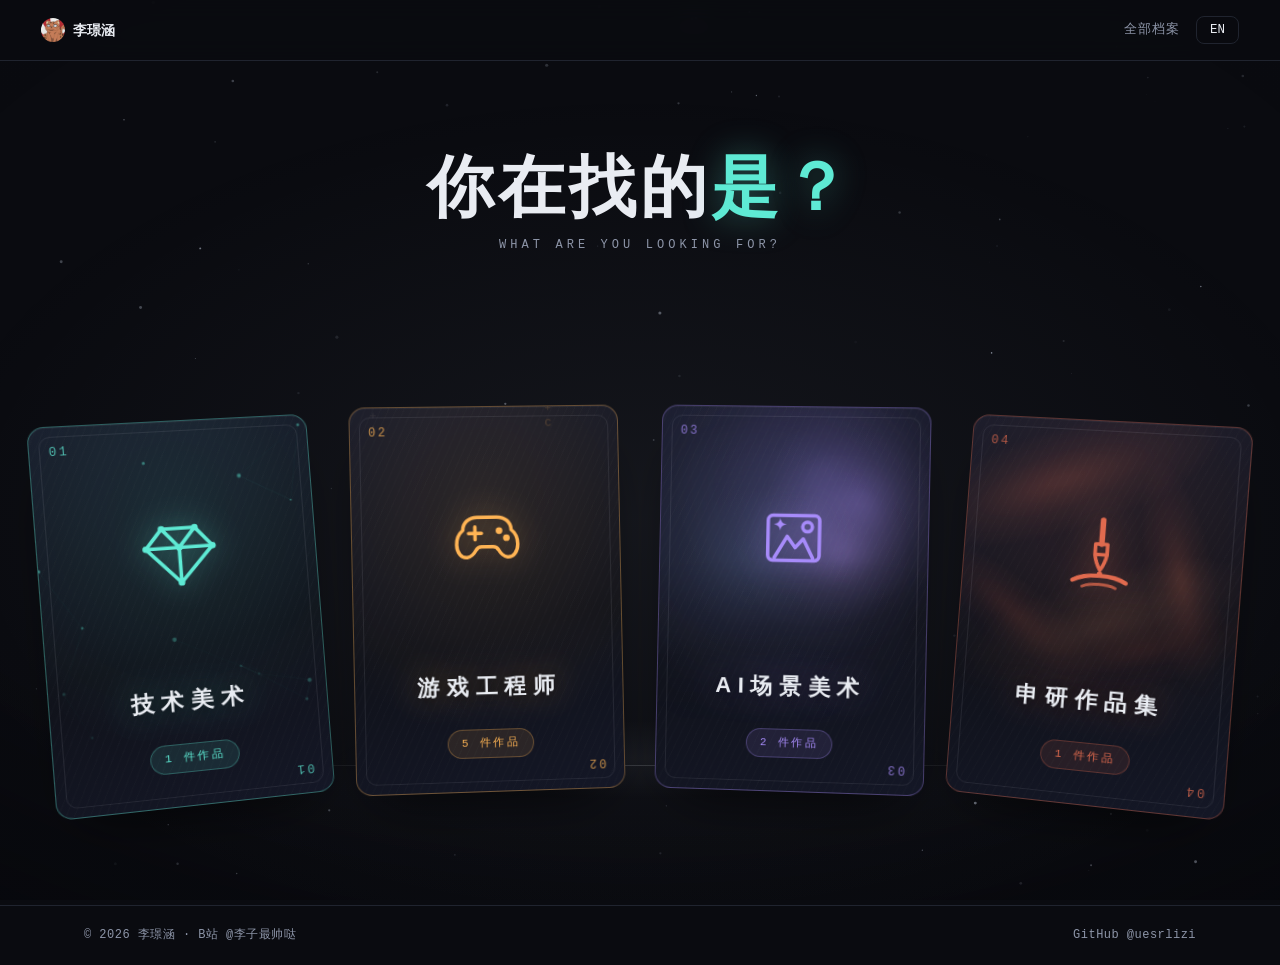
==== commit 7cc8d3e9: "fix: 详情页强调色跟随来路列表（referrer 同返回链接规则），直链/档案回落作品首标签" ====
--- a/index.html
+++ b/index.html
@@ -354,7 +354,7 @@
 
   <script src="js/i18n.js?v=7"></script>
   <script src="js/data.js?v=2"></script>
-  <script src="js/render.js?v=6"></script>
+  <script src="js/render.js?v=7"></script>
   <script>
     /* ========= 截图模式 ========= */
     const mShot=location.search.match(/shot=(\d+)x(\d+)/);
